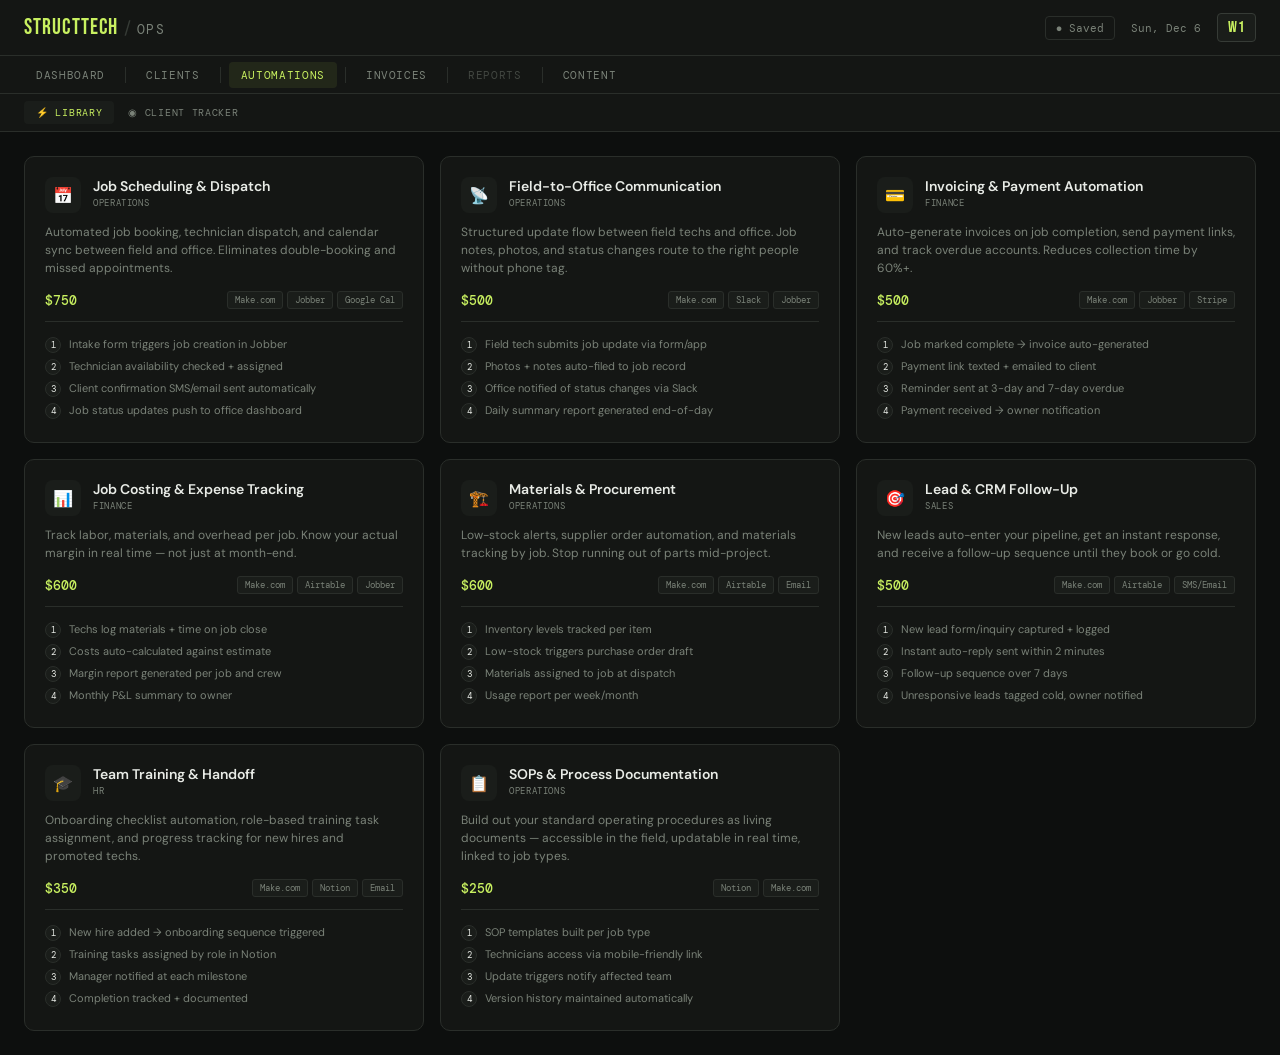
==== automations.html @ 5cceda31 "Add files via upload" ====
<!DOCTYPE html>
<html lang="en">
<head>
<meta charset="UTF-8">
<meta name="viewport" content="width=device-width, initial-scale=1.0, viewport-fit=cover">
<title>StructTech — Automations</title>
<link rel="preconnect" href="https://fonts.googleapis.com">
<link rel="preconnect" href="https://fonts.gstatic.com" crossorigin>
<link href="https://fonts.googleapis.com/css2?family=Bebas+Neue&family=DM+Mono:wght@400;500&family=DM+Sans:opsz,wght@9..40,400;9..40,500;9..40,600&display=swap" rel="stylesheet">
<link rel="stylesheet" href="shared.css">
<style>
/* ── Sub-nav ── */
.df-subnav {
  display: flex; align-items: center; gap: 2px;
  padding: 0 24px; height: 38px;
  background: var(--surface); border-bottom: 1px solid var(--border);
  overflow-x: auto; flex-shrink: 0;
}
.df-subnav-btn {
  font-family: 'DM Mono', monospace; font-size: 10px; text-transform: uppercase;
  letter-spacing: 0.07em; padding: 5px 12px; border-radius: 4px;
  border: none; background: transparent; color: var(--muted);
  cursor: pointer; white-space: nowrap; transition: all 0.15s;
}
.df-subnav-btn:hover { color: var(--text); }
.df-subnav-btn.active { background: var(--surface2); color: var(--accent); }

.au-view { display: none; }
.au-view.active { display: block; }

/* ── Library ── */
.au-library-grid {
  display: grid; grid-template-columns: repeat(auto-fill, minmax(300px, 1fr));
  gap: 16px; padding: 24px;
}
.au-blueprint {
  background: var(--surface); border: 1px solid var(--border);
  border-radius: 10px; padding: 20px; transition: border-color 0.15s;
}
.au-blueprint:hover { border-color: var(--border2); }
.au-bp-header { display: flex; align-items: flex-start; gap: 12px; margin-bottom: 10px; }
.au-bp-icon {
  width: 36px; height: 36px; border-radius: 8px;
  background: var(--surface2); display: flex; align-items: center;
  justify-content: center; font-size: 16px; flex-shrink: 0;
}
.au-bp-title { font-size: 14px; font-weight: 600; margin-bottom: 2px; }
.au-bp-area {
  font-family: 'DM Mono', monospace; font-size: 9px; text-transform: uppercase;
  letter-spacing: 0.07em; color: var(--muted);
}
.au-bp-desc { font-size: 12px; color: var(--muted); line-height: 1.5; margin-bottom: 14px; }
.au-bp-footer { display: flex; align-items: center; justify-content: space-between; }
.au-bp-price { font-family: 'DM Mono', monospace; font-size: 13px; color: var(--accent); font-weight: 500; }
.au-bp-tools { display: flex; gap: 4px; flex-wrap: wrap; }
.au-tool-tag {
  font-family: 'DM Mono', monospace; font-size: 9px; padding: 2px 7px;
  border-radius: 3px; background: var(--surface2); color: var(--muted);
  border: 1px solid var(--border);
}
.au-bp-steps { margin-top: 12px; padding-top: 12px; border-top: 1px solid var(--border); }
.au-bp-step {
  display: flex; align-items: flex-start; gap: 8px;
  font-size: 11px; color: var(--muted); padding: 3px 0;
}
.au-step-num {
  width: 16px; height: 16px; border-radius: 50%;
  background: var(--surface2); border: 1px solid var(--border);
  display: flex; align-items: center; justify-content: center;
  font-family: 'DM Mono', monospace; font-size: 9px; color: var(--text);
  flex-shrink: 0; margin-top: 0px;
}

/* ── Tracker ── */
.au-tracker-layout {
  display: grid; grid-template-columns: 260px 1fr;
  gap: 0; height: calc(100vh - 130px);
}
.au-client-list {
  border-right: 1px solid var(--border);
  overflow-y: auto; padding: 16px;
}
.au-client-item {
  padding: 10px 12px; border-radius: 7px; margin-bottom: 4px;
  cursor: pointer; transition: background 0.12s; border: 1px solid transparent;
}
.au-client-item:hover { background: var(--surface2); }
.au-client-item.selected { background: var(--surface2); border-color: var(--accent); }
.au-client-name { font-size: 13px; font-weight: 500; margin-bottom: 2px; }
.au-client-meta { font-size: 11px; color: var(--muted); }
.au-client-dots { display: flex; gap: 3px; margin-top: 5px; }
.au-status-dot {
  width: 7px; height: 7px; border-radius: 50%;
  background: var(--border2);
}
.au-status-dot.active { background: var(--accent2); }
.au-status-dot.inprogress { background: var(--warn); }

.au-detail { overflow-y: auto; padding: 24px; }
.au-detail-empty {
  display: flex; align-items: center; justify-content: center;
  height: 200px; color: var(--muted); font-size: 13px;
}
.au-detail-header { margin-bottom: 20px; }
.au-detail-name { font-size: 18px; font-weight: 700; margin-bottom: 4px; }
.au-detail-meta { font-size: 12px; color: var(--muted); }

.au-module-list { display: flex; flex-direction: column; gap: 10px; }
.au-module {
  background: var(--surface); border: 1px solid var(--border);
  border-radius: 8px; padding: 14px 16px;
  display: flex; align-items: center; gap: 14px;
}
.au-module-icon { font-size: 18px; flex-shrink: 0; }
.au-module-info { flex: 1; }
.au-module-name { font-size: 13px; font-weight: 500; margin-bottom: 2px; }
.au-module-status-line { font-size: 11px; color: var(--muted); }
.au-module-right { display: flex; flex-direction: column; align-items: flex-end; gap: 6px; }
.au-module-price { font-family: 'DM Mono', monospace; font-size: 12px; color: var(--muted); }

.au-status-badge {
  font-family: 'DM Mono', monospace; font-size: 9px; text-transform: uppercase;
  letter-spacing: 0.06em; padding: 3px 8px; border-radius: 3px;
}
.au-status-badge.planned   { background: rgba(100,116,139,0.15); color: var(--muted); }
.au-status-badge.inprogress { background: rgba(245,158,11,0.15); color: var(--warn); }
.au-status-badge.live      { background: rgba(74,222,128,0.15); color: var(--accent2); }
.au-status-badge.paused    { background: rgba(248,113,113,0.15); color: var(--danger); }

.au-status-select {
  font-family: 'DM Mono', monospace; font-size: 9px; text-transform: uppercase;
  letter-spacing: 0.06em; padding: 3px 6px; border-radius: 3px;
  border: 1px solid var(--border); background: var(--surface2); color: var(--text);
  cursor: pointer;
}

.au-add-module-btn {
  margin-top: 16px;
  width: 100%; padding: 10px;
  border: 1px dashed var(--border); border-radius: 8px;
  background: transparent; color: var(--muted); font-size: 12px;
  cursor: pointer; transition: all 0.15s;
}
.au-add-module-btn:hover { border-color: var(--accent); color: var(--accent); }

.au-add-modal-backdrop {
  display: none; position: fixed; inset: 0;
  background: rgba(0,0,0,0.6); z-index: 200;
  align-items: center; justify-content: center;
}
.au-add-modal-backdrop.open { display: flex; }
.au-add-modal {
  background: var(--surface); border: 1px solid var(--border2);
  border-radius: 12px; padding: 24px; width: 500px; max-width: 95vw;
  max-height: 80vh; overflow-y: auto;
}
.au-add-modal-title { font-size: 15px; font-weight: 600; margin-bottom: 16px; }
.au-add-grid { display: flex; flex-direction: column; gap: 8px; }
.au-add-row {
  display: flex; align-items: center; gap: 12px; padding: 10px 12px;
  border: 1px solid var(--border); border-radius: 7px; cursor: pointer;
  transition: border-color 0.12s; background: var(--surface2);
}
.au-add-row:hover { border-color: var(--accent); }
.au-add-row.selected { border-color: var(--accent); background: rgba(200,240,96,0.06); }
.au-add-row-name { font-size: 13px; font-weight: 500; flex: 1; }
.au-add-row-price { font-family: 'DM Mono', monospace; font-size: 12px; color: var(--accent); }
.au-notes-field {
  width: 100%; min-height: 60px; resize: vertical;
  font-family: 'DM Sans', sans-serif; font-size: 12px;
  background: var(--surface2); border: 1px solid var(--border);
  border-radius: 6px; padding: 8px 10px; color: var(--text);
  margin-top: 12px;
}
.au-notes-field:focus { outline: none; border-color: var(--accent); }
.au-modal-footer { display: flex; gap: 8px; justify-content: flex-end; margin-top: 16px; }

/* ── No-client placeholder ── */
.au-empty-state {
  padding: 40px 24px; text-align: center;
}
.au-empty-state h3 { font-size: 16px; font-weight: 600; margin-bottom: 8px; }
.au-empty-state p { font-size: 13px; color: var(--muted); }
</style>
</head>
<body>

<header>
  <div class="header-logo">
    <span class="logo-main">STRUCTTECH</span>
    <span class="logo-div">/</span>
    <span class="logo-ops">OPS</span>
  </div>
  <div id="sync-status" class="sync-status sync-loading">● Loading</div>
  <div id="header-date" class="header-date"></div>
  <div id="week-badge" class="week-badge">W1</div>
</header>

<div id="app-nav" class="app-nav"></div>

<div class="df-subnav">
  <button class="df-subnav-btn active" id="subnav-library" onclick="showView('library')">⚡ Library</button>
  <button class="df-subnav-btn" id="subnav-tracker" onclick="showView('tracker')">◉ Client Tracker</button>
</div>

<!-- ── Library View ── -->
<div id="view-library" class="au-view active">
  <div class="au-library-grid" id="library-grid"></div>
</div>

<!-- ── Tracker View ── -->
<div id="view-tracker" class="au-view">
  <div class="au-tracker-layout">
    <div class="au-client-list" id="tracker-client-list"></div>
    <div class="au-detail" id="tracker-detail"></div>
  </div>
</div>

<!-- ── Add Module Modal ── -->
<div class="au-add-modal-backdrop" id="add-modal-backdrop" onclick="closeAddModal(event)">
  <div class="au-add-modal" id="add-modal">
    <div class="au-add-modal-title">Add Automation Module</div>
    <div class="au-add-grid" id="add-module-grid"></div>
    <textarea class="au-notes-field" id="add-module-notes" placeholder="Notes (optional)…"></textarea>
    <div class="au-modal-footer">
      <button class="btn btn-ghost btn-sm" onclick="closeAddModal()">Cancel</button>
      <button class="btn btn-primary btn-sm" onclick="confirmAddModule()">Add Module</button>
    </div>
  </div>
</div>

<script src="shared.js"></script>
<script src="nav.js"></script>
<script>
// ── Blueprint catalog ────────────────────────────────────────────────────────
var BLUEPRINTS = [
  {
    id: 'scheduling',
    name: 'Job Scheduling & Dispatch',
    area: 'Operations',
    icon: '📅',
    desc: 'Automated job booking, technician dispatch, and calendar sync between field and office. Eliminates double-booking and missed appointments.',
    price: 750,
    tools: ['Make.com', 'Jobber', 'Google Cal'],
    steps: [
      'Intake form triggers job creation in Jobber',
      'Technician availability checked + assigned',
      'Client confirmation SMS/email sent automatically',
      'Job status updates push to office dashboard'
    ]
  },
  {
    id: 'communication',
    name: 'Field-to-Office Communication',
    area: 'Operations',
    icon: '📡',
    desc: 'Structured update flow between field techs and office. Job notes, photos, and status changes route to the right people without phone tag.',
    price: 500,
    tools: ['Make.com', 'Slack', 'Jobber'],
    steps: [
      'Field tech submits job update via form/app',
      'Photos + notes auto-filed to job record',
      'Office notified of status changes via Slack',
      'Daily summary report generated end-of-day'
    ]
  },
  {
    id: 'invoicing',
    name: 'Invoicing & Payment Automation',
    area: 'Finance',
    icon: '💳',
    desc: 'Auto-generate invoices on job completion, send payment links, and track overdue accounts. Reduces collection time by 60%+.',
    price: 500,
    tools: ['Make.com', 'Jobber', 'Stripe'],
    steps: [
      'Job marked complete → invoice auto-generated',
      'Payment link texted + emailed to client',
      'Reminder sent at 3-day and 7-day overdue',
      'Payment received → owner notification'
    ]
  },
  {
    id: 'jobcosting',
    name: 'Job Costing & Expense Tracking',
    area: 'Finance',
    icon: '📊',
    desc: 'Track labor, materials, and overhead per job. Know your actual margin in real time — not just at month-end.',
    price: 600,
    tools: ['Make.com', 'Airtable', 'Jobber'],
    steps: [
      'Techs log materials + time on job close',
      'Costs auto-calculated against estimate',
      'Margin report generated per job and crew',
      'Monthly P&L summary to owner'
    ]
  },
  {
    id: 'materials',
    name: 'Materials & Procurement',
    area: 'Operations',
    icon: '🏗️',
    desc: 'Low-stock alerts, supplier order automation, and materials tracking by job. Stop running out of parts mid-project.',
    price: 600,
    tools: ['Make.com', 'Airtable', 'Email'],
    steps: [
      'Inventory levels tracked per item',
      'Low-stock triggers purchase order draft',
      'Materials assigned to job at dispatch',
      'Usage report per week/month'
    ]
  },
  {
    id: 'leads',
    name: 'Lead & CRM Follow-Up',
    area: 'Sales',
    icon: '🎯',
    desc: 'New leads auto-enter your pipeline, get an instant response, and receive a follow-up sequence until they book or go cold.',
    price: 500,
    tools: ['Make.com', 'Airtable', 'SMS/Email'],
    steps: [
      'New lead form/inquiry captured + logged',
      'Instant auto-reply sent within 2 minutes',
      'Follow-up sequence over 7 days',
      'Unresponsive leads tagged cold, owner notified'
    ]
  },
  {
    id: 'training',
    name: 'Team Training & Handoff',
    area: 'HR',
    icon: '🎓',
    desc: 'Onboarding checklist automation, role-based training task assignment, and progress tracking for new hires and promoted techs.',
    price: 350,
    tools: ['Make.com', 'Notion', 'Email'],
    steps: [
      'New hire added → onboarding sequence triggered',
      'Training tasks assigned by role in Notion',
      'Manager notified at each milestone',
      'Completion tracked + documented'
    ]
  },
  {
    id: 'sops',
    name: 'SOPs & Process Documentation',
    area: 'Operations',
    icon: '📋',
    desc: 'Build out your standard operating procedures as living documents — accessible in the field, updatable in real time, linked to job types.',
    price: 250,
    tools: ['Notion', 'Make.com'],
    steps: [
      'SOP templates built per job type',
      'Technicians access via mobile-friendly link',
      'Update triggers notify affected team',
      'Version history maintained automatically'
    ]
  }
];

// ── State ────────────────────────────────────────────────────────────────────
var currentView = 'library';
var selectedClientId = null;
var addModalClientId = null;
var selectedBlueprintIds = [];

function showView(v) {
  currentView = v;
  document.querySelectorAll('.au-view').forEach(function(el) { el.classList.remove('active'); });
  document.querySelectorAll('.df-subnav-btn').forEach(function(el) { el.classList.remove('active'); });
  document.getElementById('view-' + v).classList.add('active');
  document.getElementById('subnav-' + v).classList.add('active');
  if (v === 'tracker') renderTracker();
}

// ── Library ─────────────────────────────────────────────────────────────────
function renderLibrary() {
  var el = document.getElementById('library-grid');
  if (!el) return;
  el.innerHTML = BLUEPRINTS.map(function(bp) {
    var tools = bp.tools.map(function(t) { return '<span class="au-tool-tag">' + escHtml(t) + '</span>'; }).join('');
    var steps = bp.steps.map(function(s, i) {
      return '<div class="au-bp-step"><span class="au-step-num">' + (i+1) + '</span><span>' + escHtml(s) + '</span></div>';
    }).join('');
    return '<div class="au-blueprint">' +
      '<div class="au-bp-header">' +
        '<div class="au-bp-icon">' + bp.icon + '</div>' +
        '<div><div class="au-bp-title">' + escHtml(bp.name) + '</div>' +
        '<div class="au-bp-area">' + escHtml(bp.area) + '</div></div>' +
      '</div>' +
      '<div class="au-bp-desc">' + escHtml(bp.desc) + '</div>' +
      '<div class="au-bp-footer">' +
        '<div class="au-bp-price">$' + bp.price.toLocaleString() + '</div>' +
        '<div class="au-bp-tools">' + tools + '</div>' +
      '</div>' +
      '<div class="au-bp-steps">' + steps + '</div>' +
    '</div>';
  }).join('');
}

// ── Tracker ──────────────────────────────────────────────────────────────────
function getClients() {
  var pp = state.os_data.prospects || [];
  return pp.filter(function(p) {
    return p.stage === 'Closed' || p.stage === 'Proposal Sent' || p.stage === 'Audit Scheduled';
  });
}

function getClientAutomations(clientId) {
  var all = state.os_data.automations || {};
  return all[clientId] || [];
}

function renderTracker() {
  renderClientList();
  renderDetail();
}

function renderClientList() {
  var el = document.getElementById('tracker-client-list');
  if (!el) return;
  var clients = getClients();
  if (clients.length === 0) {
    el.innerHTML = '<div style="padding:20px;color:var(--muted);font-size:12px;text-align:center">' +
      'No active clients yet.<br><br>Prospects in Audit Scheduled, Proposal Sent, or Closed stages will appear here.' +
    '</div>';
    return;
  }
  el.innerHTML = '<div style="font-family:\'DM Mono\',monospace;font-size:9px;text-transform:uppercase;letter-spacing:.07em;color:var(--muted);margin-bottom:10px;padding:0 4px">Clients (' + clients.length + ')</div>' +
    clients.map(function(c) {
      var mods = getClientAutomations(c.id);
      var live = mods.filter(function(m) { return m.status === 'live'; }).length;
      var inprog = mods.filter(function(m) { return m.status === 'inprogress'; }).length;
      var dots = mods.map(function(m) {
        var cls = m.status === 'live' ? 'active' : (m.status === 'inprogress' ? 'inprogress' : '');
        return '<span class="au-status-dot ' + cls + '"></span>';
      }).join('');
      var sel = c.id === selectedClientId ? ' selected' : '';
      return '<div class="au-client-item' + sel + '" onclick="selectClient(\'' + escAttr(c.id) + '\')">' +
        '<div class="au-client-name">' + escHtml(c.name) + '</div>' +
        '<div class="au-client-meta">' + escHtml(c.stage) + ' · ' + (mods.length ? mods.length + ' modules' : 'none yet') + '</div>' +
        (dots ? '<div class="au-client-dots">' + dots + '</div>' : '') +
      '</div>';
    }).join('');
}

function selectClient(id) {
  selectedClientId = id;
  renderClientList();
  renderDetail();
}

function renderDetail() {
  var el = document.getElementById('tracker-detail');
  if (!el) return;
  if (!selectedClientId) {
    var clients = getClients();
    if (clients.length > 0) {
      selectedClientId = clients[0].id;
    } else {
      el.innerHTML = '<div class="au-detail-empty">Select a client to manage their automations</div>';
      return;
    }
  }
  var pp = state.os_data.prospects || [];
  var client = pp.find(function(p) { return p.id == selectedClientId; });
  if (!client) { el.innerHTML = '<div class="au-detail-empty">Client not found</div>'; return; }

  var mods = getClientAutomations(client.id);
  var moduleHtml = '';
  if (mods.length === 0) {
    moduleHtml = '<div style="padding:24px;text-align:center;color:var(--muted);font-size:12px">' +
      'No modules added yet. Use the button below to add automation modules for this client.' +
    '</div>';
  } else {
    var blueprintMap = {};
    BLUEPRINTS.forEach(function(b) { blueprintMap[b.id] = b; });
    moduleHtml = '<div class="au-module-list">' +
      mods.map(function(m, idx) {
        var bp = blueprintMap[m.blueprintId] || {};
        var statusOpts = ['planned','inprogress','live','paused'];
        var selectHtml = '<select class="au-status-select" onchange="setModuleStatus(\'' + escAttr(client.id) + '\',' + idx + ',this.value)">' +
          statusOpts.map(function(s) {
            return '<option value="' + s + '"' + (m.status === s ? ' selected' : '') + '>' + s.charAt(0).toUpperCase() + s.slice(1) + '</option>';
          }).join('') +
        '</select>';
        return '<div class="au-module">' +
          '<div class="au-module-icon">' + (bp.icon || '⚙️') + '</div>' +
          '<div class="au-module-info">' +
            '<div class="au-module-name">' + escHtml(bp.name || m.blueprintId) + '</div>' +
            '<div class="au-module-status-line">' + (m.notes ? escHtml(m.notes) : escHtml(bp.area || '')) + '</div>' +
          '</div>' +
          '<div class="au-module-right">' +
            selectHtml +
            '<div class="au-module-price">$' + ((bp.price || 0)).toLocaleString() + '</div>' +
          '</div>' +
        '</div>';
      }).join('') +
    '</div>';
  }

  var totalLive = mods.filter(function(m) { return m.status === 'live'; }).length;
  var totalVal = mods.reduce(function(sum, m) {
    var bp = BLUEPRINTS.find(function(b) { return b.id === m.blueprintId; });
    return sum + (bp ? bp.price : 0);
  }, 0);

  el.innerHTML =
    '<div class="au-detail-header">' +
      '<div class="au-detail-name">' + escHtml(client.name) + '</div>' +
      '<div class="au-detail-meta">' + escHtml(client.bizType || '') + (client.city ? ' · ' + escHtml(client.city) : '') +
        ' · <span style="color:var(--accent2)">' + totalLive + ' live</span>' +
        ' · <span style="color:var(--muted)">$' + totalVal.toLocaleString() + ' contracted</span>' +
      '</div>' +
    '</div>' +
    moduleHtml +
    '<button class="au-add-module-btn" onclick="openAddModal(\'' + escAttr(client.id) + '\')">+ Add Automation Module</button>';
}

function setModuleStatus(clientId, idx, status) {
  if (!state.os_data.automations) state.os_data.automations = {};
  if (!state.os_data.automations[clientId]) state.os_data.automations[clientId] = [];
  state.os_data.automations[clientId][idx].status = status;
  scheduleSave();
  renderDetail();
  renderClientList();
}

// ── Add Module Modal ─────────────────────────────────────────────────────────
function openAddModal(clientId) {
  addModalClientId = clientId;
  selectedBlueprintIds = [];
  var existing = getClientAutomations(clientId).map(function(m) { return m.blueprintId; });
  var grid = document.getElementById('add-module-grid');
  grid.innerHTML = BLUEPRINTS.map(function(bp) {
    var already = existing.indexOf(bp.id) !== -1;
    if (already) return '';
    return '<div class="au-add-row" id="addrow-' + bp.id + '" onclick="toggleBpSelect(\'' + bp.id + '\')">' +
      '<span style="font-size:16px">' + bp.icon + '</span>' +
      '<span class="au-add-row-name">' + escHtml(bp.name) + '</span>' +
      '<span class="au-add-row-price">$' + bp.price.toLocaleString() + '</span>' +
    '</div>';
  }).filter(Boolean).join('');
  if (!grid.innerHTML.trim()) {
    grid.innerHTML = '<div style="color:var(--muted);font-size:12px;text-align:center;padding:16px">All modules already added for this client.</div>';
  }
  document.getElementById('add-module-notes').value = '';
  document.getElementById('add-modal-backdrop').classList.add('open');
}

function toggleBpSelect(id) {
  var idx = selectedBlueprintIds.indexOf(id);
  if (idx === -1) { selectedBlueprintIds.push(id); }
  else { selectedBlueprintIds.splice(idx, 1); }
  document.querySelectorAll('.au-add-row').forEach(function(el) { el.classList.remove('selected'); });
  selectedBlueprintIds.forEach(function(bid) {
    var row = document.getElementById('addrow-' + bid);
    if (row) row.classList.add('selected');
  });
}

function closeAddModal(e) {
  if (e && e.target !== document.getElementById('add-modal-backdrop')) return;
  document.getElementById('add-modal-backdrop').classList.remove('open');
  selectedBlueprintIds = [];
  addModalClientId = null;
}

function confirmAddModule() {
  if (!addModalClientId || selectedBlueprintIds.length === 0) {
    showToast('Select at least one module');
    return;
  }
  var notes = document.getElementById('add-module-notes').value.trim();
  if (!state.os_data.automations) state.os_data.automations = {};
  if (!state.os_data.automations[addModalClientId]) state.os_data.automations[addModalClientId] = [];
  selectedBlueprintIds.forEach(function(bid) {
    state.os_data.automations[addModalClientId].push({
      blueprintId: bid,
      status: 'planned',
      notes: notes,
      addedAt: new Date().toISOString()
    });
  });
  scheduleSave();
  document.getElementById('add-modal-backdrop').classList.remove('open');
  selectedBlueprintIds = [];
  addModalClientId = null;
  renderTracker();
  showToast('Module(s) added');
}

// ── Init ─────────────────────────────────────────────────────────────────────
async function init() {
  renderNav('automations');
  var d = new Date();
  var days = ['Sun','Mon','Tue','Wed','Thu','Fri','Sat'];
  var months = ['Jan','Feb','Mar','Apr','May','Jun','Jul','Aug','Sep','Oct','Nov','Dec'];
  document.getElementById('header-date').textContent = days[d.getDay()] + ', ' + months[d.getMonth()] + ' ' + d.getDate();
  document.getElementById('week-badge').textContent = 'W' + state.current_week;
  await loadState();
  document.getElementById('week-badge').textContent = 'W' + state.current_week;
  renderLibrary();
}

init();
</script>
</body>
</html>
---- shared.css ----
:root {
  --bg: #0d0f0e;
  --surface: #141614;
  --surface2: #1a1d1a;
  --border: #2a2e2a;
  --border2: #363b36;
  --text: #e8ebe6;
  --muted: #7a8278;
  --accent: #c8f060;
  --accent2: #4ade80;
  --warn: #f59e0b;
  --danger: #f87171;
  --blue: #60a5fa;
  --teal: #2dd4bf;
  --purple: #a78bfa;
  --header-h: 56px;
  --nav-h: 38px;
  --bottom-nav-h: 62px;
}

*, *::before, *::after { box-sizing: border-box; margin: 0; padding: 0; }
html { font-size: 14px; }
body { background: var(--bg); color: var(--text); font-family: 'DM Sans', sans-serif; min-height: 100vh; }

/* ── Scrollbar ── */
::-webkit-scrollbar { width: 6px; height: 6px; }
::-webkit-scrollbar-track { background: var(--bg); }
::-webkit-scrollbar-thumb { background: var(--border2); border-radius: 3px; }

/* ── Utilities ── */
.hidden { display: none !important; }
.flex { display: flex; }
.flex-1 { flex: 1; }
.gap-8 { gap: 8px; }
.gap-12 { gap: 12px; }
.mt-8 { margin-top: 8px; }
.mt-12 { margin-top: 12px; }
.mt-16 { margin-top: 16px; }

/* ── Header ── */
header {
  position: sticky; top: 0; z-index: 100;
  background: var(--surface);
  border-bottom: 1px solid var(--border);
  height: 56px;
  display: flex; align-items: center;
  padding: 0 24px; gap: 16px;
}
.header-logo { display: flex; align-items: baseline; gap: 6px; margin-right: auto; }
.logo-main { font-family: 'Bebas Neue', cursive; font-size: 22px; color: var(--accent); letter-spacing: 0.05em; }
.logo-div { color: var(--border2); font-size: 18px; }
.logo-ops { font-family: 'DM Mono', monospace; font-size: 13px; color: var(--muted); letter-spacing: 0.1em; }
.sync-status { font-family: 'DM Mono', monospace; font-size: 11px; padding: 4px 10px; border-radius: 4px; border: 1px solid var(--border); }
.sync-loading { color: var(--warn); border-color: rgba(245,158,11,0.3); background: rgba(245,158,11,0.07); }
.sync-saving { color: var(--blue); border-color: rgba(96,165,250,0.3); background: rgba(96,165,250,0.07); }
.sync-saved { color: var(--muted); border-color: var(--border); background: transparent; }
.sync-failed { color: var(--danger); border-color: rgba(248,113,113,0.3); background: rgba(248,113,113,0.07); }
.header-date { font-family: 'DM Mono', monospace; font-size: 11px; color: var(--muted); }
.week-badge { font-family: 'Bebas Neue', cursive; font-size: 16px; background: var(--surface2); border: 1px solid var(--border2); padding: 4px 10px; border-radius: 4px; color: var(--accent); letter-spacing: 0.05em; }
.os-btn { font-family: 'DM Mono', monospace; font-size: 12px; font-weight: 500; padding: 6px 14px; border-radius: 6px; border: 1px solid var(--accent); background: transparent; color: var(--accent); cursor: pointer; letter-spacing: 0.08em; transition: background 0.15s; }
.os-btn:hover { background: rgba(200,240,96,0.1); }

/* ── Main layout ── */
main { max-width: 1440px; margin: 0 auto; padding: 20px 24px; }
.stats-row { display: grid; grid-template-columns: repeat(5, 1fr); gap: 12px; margin-bottom: 20px; }
.main-grid { display: grid; grid-template-columns: 1fr 300px; gap: 20px; margin-bottom: 20px; }
.bottom-grid { display: grid; grid-template-columns: 1fr 1fr 260px; gap: 20px; }

/* ── Cards ── */
.card { background: var(--surface); border: 1px solid var(--border); border-radius: 8px; padding: 20px; }
.card-title { font-family: 'DM Mono', monospace; font-size: 11px; text-transform: uppercase; letter-spacing: 0.1em; color: var(--muted); margin-bottom: 14px; }

/* ── Stat cards ── */
.stat-card { background: var(--surface); border: 1px solid var(--border); border-radius: 8px; padding: 16px; }
.stat-label { font-family: 'DM Mono', monospace; font-size: 10px; text-transform: uppercase; letter-spacing: 0.08em; color: var(--muted); margin-bottom: 6px; }
.stat-value { font-family: 'Bebas Neue', cursive; font-size: 34px; color: var(--text); line-height: 1; }
.stat-value.accent { color: var(--accent); }
.stat-value.green { color: var(--accent2); }
.stat-sub { font-family: 'DM Mono', monospace; font-size: 10px; color: var(--muted); margin-top: 4px; }

/* ── Week nav ── */
.week-nav { display: flex; flex-wrap: wrap; gap: 4px; margin-bottom: 14px; }
.week-btn {
  font-family: 'DM Mono', monospace; font-size: 10px; font-weight: 500;
  padding: 3px 7px; border-radius: 4px; border: 1px solid var(--border);
  background: var(--surface2); color: var(--muted); cursor: pointer; transition: all 0.15s;
}
.week-btn:hover { border-color: var(--border2); color: var(--text); }
.week-btn.active { background: var(--accent); color: #0d0f0e; border-color: var(--accent); }
.week-btn.done { background: rgba(74,222,128,0.12); color: var(--accent2); border-color: rgba(74,222,128,0.3); }
.week-btn.active.done { background: var(--accent2); color: #0d0f0e; border-color: var(--accent2); }

/* ── Week focus ── */
.week-focus { background: var(--surface2); border: 1px solid var(--border); border-radius: 6px; padding: 12px 14px; margin-bottom: 14px; }
.week-focus-title { font-family: 'Bebas Neue', cursive; font-size: 18px; color: var(--text); letter-spacing: 0.04em; margin-bottom: 4px; }
.week-focus-desc { font-size: 12px; color: var(--muted); line-height: 1.5; }

/* ── Progress bar ── */
.progress-row { display: flex; align-items: center; gap: 10px; margin-bottom: 12px; }
.progress-bar { flex: 1; height: 4px; background: var(--surface2); border-radius: 2px; overflow: hidden; }
.progress-fill { height: 100%; background: var(--accent); border-radius: 2px; transition: width 0.3s; }
.progress-label { font-family: 'DM Mono', monospace; font-size: 11px; color: var(--muted); white-space: nowrap; }

/* ── Task items ── */
.task-list { list-style: none; }
.task-item { display: flex; align-items: center; gap: 8px; padding: 7px 0; border-bottom: 1px solid var(--border); }
.task-item:last-child { border-bottom: none; }
.task-check { accent-color: var(--accent2); width: 15px; height: 15px; cursor: pointer; flex-shrink: 0; }
.task-text { flex: 1; font-size: 13px; cursor: pointer; user-select: none; transition: color 0.15s; }
.task-text:hover { color: var(--accent); }
.task-text.done { text-decoration: line-through; color: var(--muted); }
.task-text.done:hover { color: var(--muted); }
.pencil-btn { opacity: 0; background: none; border: none; color: var(--muted); cursor: pointer; font-size: 11px; padding: 2px 4px; border-radius: 3px; transition: opacity 0.2s, color 0.15s; flex-shrink: 0; }
.task-item:hover .pencil-btn { opacity: 1; }
.pencil-btn:hover { color: var(--accent); }

/* ── Task edit row ── */
.task-edit-row { display: flex; align-items: center; gap: 6px; padding: 6px 0; border-bottom: 1px solid var(--border); flex-wrap: wrap; }
.task-edit-input { flex: 1; min-width: 120px; background: var(--surface2); border: 1px solid var(--accent); color: var(--text); border-radius: 5px; padding: 5px 8px; font-family: 'DM Sans', sans-serif; font-size: 13px; outline: none; }
.task-edit-select { background: var(--surface2); border: 1px solid var(--border); color: var(--text); border-radius: 5px; padding: 5px 8px; font-family: 'DM Sans', sans-serif; font-size: 12px; outline: none; cursor: pointer; }

/* ── Add task row ── */
.add-task-row { display: flex; gap: 6px; margin-top: 12px; align-items: center; }
.add-task-input { flex: 1; background: var(--surface2); border: 1px solid var(--border); color: var(--text); border-radius: 5px; padding: 7px 10px; font-family: 'DM Sans', sans-serif; font-size: 13px; outline: none; }
.add-task-input:focus { border-color: var(--accent); }
.add-task-select { background: var(--surface2); border: 1px solid var(--border); color: var(--text); border-radius: 5px; padding: 7px 10px; font-family: 'DM Sans', sans-serif; font-size: 12px; outline: none; cursor: pointer; }

/* ── Badges ── */
.badge { font-family: 'DM Mono', monospace; font-size: 9px; font-weight: 500; padding: 2px 6px; border-radius: 3px; text-transform: uppercase; letter-spacing: 0.06em; white-space: nowrap; flex-shrink: 0; }
.tag-admin { background: rgba(167,139,250,0.15); color: var(--purple); }
.tag-sales { background: rgba(96,165,250,0.15); color: var(--blue); }
.tag-build { background: rgba(200,240,96,0.15); color: var(--accent); }
.tag-learn { background: rgba(45,212,191,0.15); color: var(--teal); }
.tag-content { background: rgba(249,115,22,0.15); color: #fb923c; }
.stage-cold { background: var(--surface2); color: var(--muted); cursor: pointer; border: 1px solid var(--border); }
.stage-warm { background: rgba(245,158,11,0.12); color: var(--warn); cursor: pointer; border: 1px solid rgba(245,158,11,0.25); }
.stage-hot { background: rgba(248,113,113,0.12); color: var(--danger); cursor: pointer; border: 1px solid rgba(248,113,113,0.25); }
.stage-won { background: rgba(74,222,128,0.12); color: var(--accent2); cursor: pointer; border: 1px solid rgba(74,222,128,0.25); }
.status-prospect { background: rgba(96,165,250,0.12); color: var(--blue); }
.status-active { background: rgba(74,222,128,0.12); color: var(--accent2); }
.status-completed { background: rgba(167,139,250,0.12); color: var(--purple); }

/* ── Milestone map ── */
.milestone-card { overflow-y: auto; }
.milestone-map-inner { position: relative; padding-left: 28px; }
.milestone-track { position: absolute; left: 5px; top: 8px; bottom: 8px; width: 2px; background: var(--border2); border-radius: 1px; }
.milestone-item { position: relative; padding-bottom: 22px; }
.milestone-item:last-child { padding-bottom: 0; }
.milestone-dot { position: absolute; left: -23px; top: 3px; width: 12px; height: 12px; border-radius: 50%; background: var(--border2); border: 2px solid var(--border2); transition: all 0.3s; }
.milestone-dot.passed { background: var(--accent2); border-color: var(--accent2); }
.milestone-dot.current { background: var(--accent2); border-color: var(--accent2); box-shadow: 0 0 10px var(--accent2), 0 0 20px rgba(74,222,128,0.4); }
.milestone-phase { font-family: 'DM Mono', monospace; font-size: 9px; text-transform: uppercase; letter-spacing: 0.1em; color: var(--muted); margin-bottom: 2px; }
.milestone-week { font-family: 'DM Mono', monospace; font-size: 9px; color: var(--border2); margin-bottom: 4px; }
.milestone-title { font-size: 12px; font-weight: 600; color: var(--text); margin-bottom: 2px; }
.milestone-title.passed { color: var(--accent2); }
.milestone-title.current { color: var(--accent); }
.milestone-sub { font-size: 11px; color: var(--muted); }

/* ── Buttons ── */
.btn { padding: 7px 13px; border-radius: 5px; border: none; cursor: pointer; font-family: 'DM Sans', sans-serif; font-size: 12px; font-weight: 500; transition: all 0.15s; }
.btn-primary { background: var(--accent); color: #0d0f0e; }
.btn-primary:hover { background: #d4f570; }
.btn-secondary { background: var(--surface2); color: var(--text); border: 1px solid var(--border); }
.btn-secondary:hover { border-color: var(--border2); }
.btn-ghost { background: transparent; color: var(--muted); border: 1px solid var(--border); }
.btn-ghost:hover { color: var(--text); border-color: var(--border2); }
.btn-danger { background: rgba(248,113,113,0.12); color: var(--danger); border: 1px solid rgba(248,113,113,0.25); }
.btn-danger:hover { background: rgba(248,113,113,0.2); }
.btn-sm { padding: 4px 9px; font-size: 11px; }
.btn-xs { padding: 2px 7px; font-size: 10px; }

/* ── Panel header/section ── */
.section-header { display: flex; align-items: center; justify-content: space-between; margin-bottom: 12px; }
.section-title { font-family: 'DM Mono', monospace; font-size: 11px; text-transform: uppercase; letter-spacing: 0.1em; color: var(--muted); }

/* ── Prospects ── */
.prospect-item { display: flex; align-items: center; gap: 8px; padding: 8px 0; border-bottom: 1px solid var(--border); }
.prospect-item:last-child { border-bottom: none; }
.prospect-name { flex: 1; font-size: 13px; font-weight: 500; }
.prospect-trade { font-size: 11px; color: var(--muted); }
.prospect-del { background: none; border: none; color: var(--border2); cursor: pointer; font-size: 14px; padding: 2px 4px; transition: color 0.15s; }
.prospect-del:hover { color: var(--danger); }

/* ── Inline add forms ── */
.inline-form { background: var(--surface2); border: 1px solid var(--border); border-radius: 6px; padding: 12px; margin-bottom: 12px; display: flex; flex-direction: column; gap: 8px; }
.inline-form-row { display: flex; gap: 8px; }
.form-input { background: var(--bg); border: 1px solid var(--border); color: var(--text); border-radius: 5px; padding: 7px 10px; font-family: 'DM Sans', sans-serif; font-size: 13px; outline: none; width: 100%; }
.form-input:focus { border-color: var(--accent); }
.form-select { background: var(--bg); border: 1px solid var(--border); color: var(--text); border-radius: 5px; padding: 7px 10px; font-family: 'DM Sans', sans-serif; font-size: 12px; outline: none; cursor: pointer; width: 100%; }
.form-select:focus { border-color: var(--accent); }
.form-textarea { background: var(--bg); border: 1px solid var(--border); color: var(--text); border-radius: 5px; padding: 7px 10px; font-family: 'DM Sans', sans-serif; font-size: 13px; outline: none; width: 100%; resize: vertical; min-height: 70px; }
.form-textarea:focus { border-color: var(--accent); }

/* ── Income entries ── */
.income-item { display: flex; align-items: center; gap: 8px; padding: 7px 0; border-bottom: 1px solid var(--border); }
.income-item:last-child { border-bottom: none; }
.income-label { flex: 1; font-size: 13px; }
.income-type-tag { font-family: 'DM Mono', monospace; font-size: 9px; padding: 2px 5px; border-radius: 3px; background: var(--surface2); color: var(--muted); white-space: nowrap; }
.income-date { font-family: 'DM Mono', monospace; font-size: 10px; color: var(--muted); white-space: nowrap; }
.income-amount { font-family: 'Bebas Neue', cursive; font-size: 15px; white-space: nowrap; }
.income-audit { color: var(--accent); }
.income-retainer { color: var(--accent2); }
.income-contracting { color: var(--blue); }
.income-other { color: var(--muted); }
.income-del { background: none; border: none; color: var(--border2); cursor: pointer; font-size: 14px; padding: 2px 4px; transition: color 0.15s; }
.income-del:hover { color: var(--danger); }
.income-summary { background: var(--surface2); border-radius: 6px; padding: 10px 12px; margin-top: 10px; }
.income-summary-row { display: flex; justify-content: space-between; align-items: center; font-size: 12px; margin-bottom: 4px; }
.income-summary-label { color: var(--muted); }
.income-summary-val { font-family: 'Bebas Neue', cursive; font-size: 16px; }
.income-mrr-val { color: var(--accent2); }
.income-total-val { color: var(--accent); }
.income-target-bar { height: 4px; background: var(--border); border-radius: 2px; overflow: hidden; margin-top: 8px; }
.income-target-fill { height: 100%; background: linear-gradient(90deg, var(--accent2), var(--accent)); border-radius: 2px; transition: width 0.3s; }
.income-target-label { font-family: 'DM Mono', monospace; font-size: 10px; color: var(--muted); margin-top: 4px; text-align: right; }

/* ── Tools ── */
.tools-grid { display: grid; grid-template-columns: 1fr 1fr; gap: 8px; }
.tool-card { background: var(--surface2); border: 1px solid var(--border); border-radius: 6px; padding: 10px 12px; }
.tool-name { font-size: 12px; font-weight: 600; margin-bottom: 3px; }
.tool-status { font-family: 'DM Mono', monospace; font-size: 10px; }
.tool-active { color: var(--accent2); }
.tool-pending { color: var(--warn); }
.tool-learning { color: var(--blue); }

/* ── OS Overlay + Panel ── */
#os-overlay { display: none; position: fixed; inset: 0; background: rgba(0,0,0,0.55); z-index: 200; }
#os-overlay.open { display: block; }
#os-panel {
  position: fixed; right: 0; top: 0; bottom: 0; width: 440px;
  background: var(--surface); border-left: 1px solid var(--border);
  z-index: 201; display: flex; flex-direction: column;
  transform: translateX(100%); transition: transform 0.28s ease; overflow: hidden;
}
#os-panel.open { transform: translateX(0); }
.panel-header { display: flex; align-items: center; justify-content: space-between; padding: 16px 20px; border-bottom: 1px solid var(--border); flex-shrink: 0; }
.panel-title { font-family: 'Bebas Neue', cursive; font-size: 20px; color: var(--accent); letter-spacing: 0.06em; }
.panel-close { background: none; border: none; color: var(--muted); cursor: pointer; font-size: 22px; line-height: 1; padding: 2px 6px; border-radius: 4px; transition: color 0.15s; }
.panel-close:hover { color: var(--text); }
.panel-tabs { display: flex; border-bottom: 1px solid var(--border); flex-shrink: 0; }
.panel-tab { flex: 1; padding: 10px; background: none; border: none; color: var(--muted); font-family: 'DM Mono', monospace; font-size: 11px; text-transform: uppercase; letter-spacing: 0.06em; cursor: pointer; border-bottom: 2px solid transparent; transition: all 0.15s; }
.panel-tab:hover { color: var(--text); }
.panel-tab.active { color: var(--accent); border-bottom-color: var(--accent); }
#panel-body { flex: 1; overflow-y: auto; padding: 20px; }

/* ── OS Panel content ── */
.os-stat-grid { display: grid; grid-template-columns: 1fr 1fr; gap: 10px; margin-bottom: 18px; }
.os-stat-card { background: var(--surface2); border: 1px solid var(--border); border-radius: 6px; padding: 12px; }
.os-stat-label { font-family: 'DM Mono', monospace; font-size: 9px; text-transform: uppercase; letter-spacing: 0.08em; color: var(--muted); margin-bottom: 4px; }
.os-stat-val { font-family: 'Bebas Neue', cursive; font-size: 26px; color: var(--text); }
.os-section { margin-bottom: 20px; }
.os-section-title { font-family: 'DM Mono', monospace; font-size: 10px; text-transform: uppercase; letter-spacing: 0.1em; color: var(--muted); margin-bottom: 10px; padding-bottom: 6px; border-bottom: 1px solid var(--border); }
.quick-link { display: inline-flex; align-items: center; gap: 5px; font-size: 12px; color: var(--blue); text-decoration: none; padding: 5px 10px; border-radius: 5px; border: 1px solid rgba(96,165,250,0.2); background: rgba(96,165,250,0.05); transition: all 0.15s; margin-right: 6px; margin-bottom: 6px; }
.quick-link:hover { background: rgba(96,165,250,0.12); border-color: rgba(96,165,250,0.4); }
.sql-box { background: var(--bg); border: 1px solid var(--border); border-radius: 5px; padding: 10px; font-family: 'DM Mono', monospace; font-size: 10px; color: var(--muted); line-height: 1.6; }

/* ── Client cards ── */
.client-card { background: var(--surface2); border: 1px solid var(--border); border-radius: 6px; padding: 12px; margin-bottom: 8px; }
.client-card-header { display: flex; align-items: flex-start; gap: 8px; margin-bottom: 6px; }
.client-name { font-size: 13px; font-weight: 600; flex: 1; }
.client-meta { display: flex; gap: 6px; flex-wrap: wrap; margin-bottom: 8px; }
.client-detail { font-family: 'DM Mono', monospace; font-size: 10px; color: var(--muted); }
.client-actions { display: flex; gap: 6px; }

/* ── SOP cards ── */
.sop-card { background: var(--surface2); border: 1px solid var(--border); border-radius: 6px; padding: 12px; margin-bottom: 8px; }
.sop-card-header { display: flex; align-items: center; gap: 8px; margin-bottom: 8px; }
.sop-title-input { flex: 1; background: transparent; border: none; border-bottom: 1px solid var(--border); color: var(--text); font-family: 'DM Sans', sans-serif; font-size: 13px; font-weight: 600; padding: 3px 4px; outline: none; transition: border-color 0.15s; }
.sop-title-input:focus { border-bottom-color: var(--accent); }
.sop-body-textarea { width: 100%; background: var(--bg); border: 1px solid var(--border); color: var(--text); border-radius: 4px; padding: 8px; font-family: 'DM Mono', monospace; font-size: 11px; line-height: 1.6; resize: vertical; min-height: 80px; outline: none; transition: border-color 0.15s; }
.sop-body-textarea:focus { border-color: var(--accent); }
.sop-status-select { background: var(--surface2); border: 1px solid var(--border); color: var(--text); border-radius: 4px; padding: 3px 7px; font-family: 'DM Mono', monospace; font-size: 10px; outline: none; cursor: pointer; }

/* ── Note cards ── */
.note-card { background: var(--surface2); border: 1px solid var(--border); border-radius: 6px; padding: 12px; margin-bottom: 8px; transition: border-color 0.2s; }
.note-card.pinned { border-color: rgba(200,240,96,0.35); background: rgba(200,240,96,0.03); }
.note-card-header { display: flex; align-items: center; gap: 8px; margin-bottom: 8px; }
.note-title-input { flex: 1; background: transparent; border: none; border-bottom: 1px solid var(--border); color: var(--text); font-family: 'DM Sans', sans-serif; font-size: 13px; font-weight: 600; padding: 3px 4px; outline: none; transition: border-color 0.15s; }
.note-title-input:focus { border-bottom-color: var(--accent); }
.note-body-textarea { width: 100%; background: var(--bg); border: 1px solid var(--border); color: var(--text); border-radius: 4px; padding: 8px; font-family: 'DM Sans', sans-serif; font-size: 12px; line-height: 1.6; resize: vertical; min-height: 70px; outline: none; transition: border-color 0.15s; }
.note-body-textarea:focus { border-color: var(--accent); }
.pin-btn { background: none; border: none; cursor: pointer; font-size: 13px; padding: 2px 5px; border-radius: 3px; transition: opacity 0.15s; }
.pin-btn.pinned { opacity: 1; }
.pin-btn.unpinned { opacity: 0.3; }
.pin-btn:hover { opacity: 1; }

/* ── Workspace client tracker ── */
.ws-client-row { display: flex; align-items: center; gap: 8px; padding: 7px 0; border-bottom: 1px solid var(--border); font-size: 12px; cursor: pointer; transition: color 0.15s; }
.ws-client-row:hover { color: var(--accent); }
.ws-client-row:last-child { border-bottom: none; }
.ws-client-name { flex: 1; font-weight: 500; }

/* ── Top nav (desktop) ── */
.app-nav {
  background: var(--surface); border-bottom: 1px solid var(--border);
  display: flex; align-items: center; padding: 0 24px; gap: 4px;
  height: var(--nav-h); overflow-x: auto;
}
.nav-link {
  font-family: 'DM Mono', monospace; font-size: 11px; letter-spacing: 0.06em;
  text-transform: uppercase; text-decoration: none; padding: 6px 12px;
  border-radius: 4px; color: var(--muted); transition: all 0.15s; white-space: nowrap;
}
.nav-link:hover { color: var(--text); background: var(--surface2); }
.nav-link.active { color: var(--accent); background: rgba(200,240,96,0.08); }
.nav-link.soon { opacity: 0.45; cursor: pointer; }
.nav-link.soon:hover { color: var(--muted); background: transparent; }
.nav-divider { width: 1px; height: 16px; background: var(--border); margin: 0 4px; flex-shrink: 0; }

/* ── Bottom nav (mobile only) ── */
.bottom-nav {
  display: none; position: fixed; bottom: 0; left: 0; right: 0;
  height: calc(var(--bottom-nav-h) + env(safe-area-inset-bottom, 0px));
  padding-bottom: env(safe-area-inset-bottom, 0px);
  background: var(--surface);
  border-top: 1px solid var(--border); z-index: 150;
  align-items: stretch; justify-content: space-around;
  padding-left: env(safe-area-inset-left, 4px); padding-right: env(safe-area-inset-right, 4px);
}
.bnav-item {
  display: flex; flex-direction: column; align-items: center; justify-content: center;
  flex: 1; text-decoration: none; color: var(--muted); gap: 3px;
  padding: 6px 4px; transition: color 0.15s; min-width: 0;
}
.bnav-item.active { color: var(--accent); }
.bnav-item.soon { opacity: 0.4; cursor: pointer; }
.bnav-icon { font-size: 17px; line-height: 1; }
.bnav-label { font-family: 'DM Mono', monospace; font-size: 9px; text-transform: uppercase; letter-spacing: 0.04em; white-space: nowrap; }

/* ── Tablet (≤ 1024px) ── */
@media (max-width: 1024px) {
  .stats-row { grid-template-columns: repeat(3, 1fr); }
  .main-grid { grid-template-columns: 1fr; }
  .bottom-grid { grid-template-columns: 1fr 1fr; }
  .milestone-card { max-height: 400px; }
}

/* ── Mobile (≤ 640px) ── */
@media (max-width: 640px) {
  /* layout */
  main { padding: 12px 12px calc(var(--bottom-nav-h) + env(safe-area-inset-bottom, 0px) + 16px); }
  .app-nav { display: none; }
  .bottom-nav { display: flex; }

  /* header compact */
  header { padding: 0 12px; gap: 8px; height: 52px; }
  .logo-main { font-size: 17px; }
  .logo-div, .logo-ops { font-size: 12px; }
  .header-date { display: none; }
  .sync-status { font-size: 10px; padding: 3px 7px; }
  .week-badge { font-size: 13px; padding: 3px 8px; }
  .os-btn { padding: 5px 10px; font-size: 11px; }

  /* grids */
  .stats-row { grid-template-columns: repeat(2, 1fr); gap: 8px; margin-bottom: 12px; }
  .main-grid { grid-template-columns: 1fr; gap: 12px; margin-bottom: 12px; }
  .bottom-grid { grid-template-columns: 1fr; gap: 12px; }

  /* cards */
  .card { padding: 14px; }
  .stat-card { padding: 12px; }
  .stat-value { font-size: 28px; }
  .stat-label { font-size: 9px; }

  /* OS panel full width */
  #os-panel { width: 100%; }

  /* touch targets */
  .week-btn { padding: 7px 9px; font-size: 11px; min-height: 34px; }
  .task-check { width: 18px; height: 18px; }
  .task-item { padding: 10px 0; gap: 10px; }
  .task-text { font-size: 14px; }
  .pencil-btn { opacity: 1; padding: 6px 8px; font-size: 13px; }
  .btn { padding: 9px 14px; }
  .btn-sm { padding: 7px 12px; }
  .btn-xs { padding: 5px 9px; }
  .prospect-del, .income-del { font-size: 18px; padding: 6px 8px; }
  .badge { font-size: 9px; padding: 3px 7px; }

  /* forms */
  .inline-form-row { flex-direction: column; }
  .add-task-row { flex-wrap: wrap; }
  .add-task-input { width: 100%; }

  /* OS panel tabs */
  .panel-tab { font-size: 10px; padding: 10px 4px; }

  /* income */
  .income-item { flex-wrap: wrap; gap: 4px; }

  /* tools */
  .tools-grid { grid-template-columns: 1fr 1fr; gap: 6px; }

  /* milestone */
  .milestone-card { max-height: none; }

  /* os stat grid */
  .os-stat-grid { grid-template-columns: 1fr 1fr; }
}

/* ── Toast notification ── */
.st-toast {
  position: fixed; bottom: 80px; left: 50%; transform: translateX(-50%) translateY(12px);
  background: var(--surface2); border: 1px solid var(--border2);
  color: var(--text); font-family: 'DM Mono', monospace; font-size: 12px;
  padding: 10px 18px; border-radius: 6px; white-space: nowrap;
  opacity: 0; pointer-events: none; z-index: 999;
  transition: opacity 0.2s ease, transform 0.2s ease;
  box-shadow: 0 4px 20px rgba(0,0,0,0.4);
}
.st-toast.show {
  opacity: 1; transform: translateX(-50%) translateY(0);
}
@media (min-width: 641px) {
  .st-toast { bottom: 24px; }
}

/* ── Small mobile (≤ 400px) ── */
@media (max-width: 400px) {
  .stats-row { grid-template-columns: 1fr 1fr; }
  .stat-value { font-size: 24px; }
  .week-btn { padding: 6px 7px; font-size: 10px; }
}
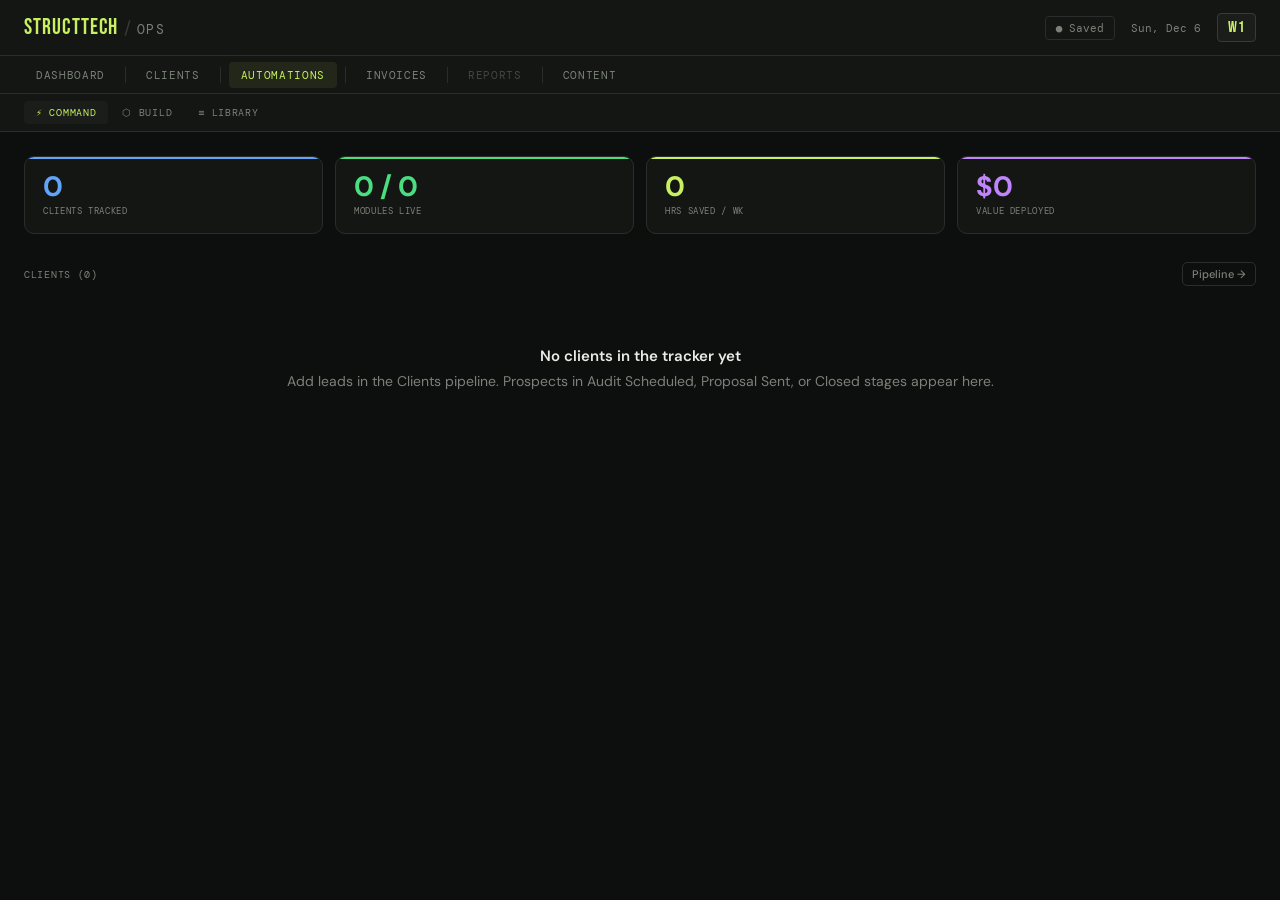
==== commit f3f2958c: "Add files via upload" ====
--- a/automations.html
+++ b/automations.html
@@ -9,7 +9,6 @@
 <link href="https://fonts.googleapis.com/css2?family=Bebas+Neue&family=DM+Mono:wght@400;500&family=DM+Sans:opsz,wght@9..40,400;9..40,500;9..40,600&display=swap" rel="stylesheet">
 <link rel="stylesheet" href="shared.css">
 <style>
-/* ── Sub-nav ── */
 .df-subnav {
   display: flex; align-items: center; gap: 2px;
   padding: 0 24px; height: 38px;
@@ -28,159 +27,309 @@
 .au-view { display: none; }
 .au-view.active { display: block; }
 
-/* ── Library ── */
-.au-library-grid {
-  display: grid; grid-template-columns: repeat(auto-fill, minmax(300px, 1fr));
-  gap: 16px; padding: 24px;
-}
-.au-blueprint {
+/* ══ COMMAND ══════════════════════════════════════════════════════════════ */
+.cmd-wrap { padding: 24px; }
+
+/* Command metrics banner */
+.cmd-metrics {
+  display: grid; grid-template-columns: repeat(auto-fit, minmax(160px, 1fr));
+  gap: 12px; margin-bottom: 28px;
+}
+.cmd-metric {
   background: var(--surface); border: 1px solid var(--border);
-  border-radius: 10px; padding: 20px; transition: border-color 0.15s;
-}
-.au-blueprint:hover { border-color: var(--border2); }
-.au-bp-header { display: flex; align-items: flex-start; gap: 12px; margin-bottom: 10px; }
-.au-bp-icon {
-  width: 36px; height: 36px; border-radius: 8px;
+  border-radius: 10px; padding: 16px 18px; position: relative; overflow: hidden;
+}
+.cmd-metric::before {
+  content: ''; position: absolute; top: 0; left: 0; right: 0; height: 2px;
+  background: var(--accent);
+}
+.cmd-metric.blue::before  { background: var(--blue); }
+.cmd-metric.green::before { background: var(--accent2); }
+.cmd-metric.warn::before  { background: var(--warn); }
+.cmd-metric.purple::before { background: #c084fc; }
+.cmd-metric-val { font-size: 28px; font-weight: 700; line-height: 1; margin-bottom: 4px; }
+.cmd-metric-val.accent { color: var(--accent); }
+.cmd-metric-val.green  { color: var(--accent2); }
+.cmd-metric-val.blue   { color: var(--blue); }
+.cmd-metric-val.purple { color: #c084fc; }
+.cmd-metric-label { font-family: 'DM Mono', monospace; font-size: 9px; text-transform: uppercase; letter-spacing: .07em; color: var(--muted); }
+
+/* Client rows */
+.cmd-clients-header {
+  display: flex; align-items: center; justify-content: space-between; margin-bottom: 12px;
+}
+.cmd-clients-title { font-family: 'DM Mono', monospace; font-size: 10px; text-transform: uppercase; letter-spacing: .07em; color: var(--muted); }
+
+.cmd-client-row {
+  background: var(--surface); border: 1px solid var(--border);
+  border-radius: 10px; margin-bottom: 8px; overflow: hidden; cursor: pointer;
+  transition: border-color .15s;
+}
+.cmd-client-row:hover { border-color: var(--border2); }
+.cmd-client-row.expanded { border-color: var(--accent); }
+
+.cmd-client-summary {
+  display: flex; align-items: center; gap: 16px; padding: 14px 18px;
+}
+.cmd-client-name { font-size: 14px; font-weight: 600; flex: 1; }
+.cmd-client-meta { font-size: 11px; color: var(--muted); }
+.cmd-stack-dots { display: flex; gap: 4px; align-items: center; }
+.cmd-dot {
+  width: 8px; height: 8px; border-radius: 50%;
+  background: var(--border2); flex-shrink: 0; transition: background .15s;
+}
+.cmd-dot.live      { background: var(--accent2); }
+.cmd-dot.inprogress{ background: var(--warn); }
+.cmd-dot.planned   { background: #64748b; }
+.cmd-dot.paused    { background: var(--danger); }
+
+.cmd-health-bar-wrap {
+  width: 80px; height: 6px; background: var(--surface2); border-radius: 3px; overflow: hidden;
+}
+.cmd-health-bar { height: 100%; border-radius: 3px; background: var(--accent2); transition: width .3s; }
+
+.cmd-client-vals { display: flex; gap: 20px; flex-shrink: 0; }
+.cmd-client-val { text-align: right; }
+.cmd-client-val-num { font-family: 'DM Mono', monospace; font-size: 13px; }
+.cmd-client-val-num.accent { color: var(--accent); }
+.cmd-client-val-num.green  { color: var(--accent2); }
+.cmd-client-val-label { font-size: 9px; color: var(--muted); text-transform: uppercase; letter-spacing: .06em; font-family: 'DM Mono', monospace; }
+
+.cmd-client-detail {
+  display: none; padding: 0 18px 16px 18px;
+  border-top: 1px solid var(--border);
+}
+.cmd-client-row.expanded .cmd-client-detail { display: block; }
+.cmd-module-grid { display: flex; flex-direction: column; gap: 6px; padding-top: 12px; }
+.cmd-module-row {
+  display: flex; align-items: center; gap: 12px; padding: 10px 12px;
+  background: var(--surface2); border-radius: 7px; border: 1px solid var(--border);
+}
+.cmd-module-icon { font-size: 16px; flex-shrink: 0; }
+.cmd-module-name { font-size: 12px; font-weight: 500; flex: 1; }
+.cmd-module-hours { font-family: 'DM Mono', monospace; font-size: 11px; color: var(--accent2); }
+.cmd-module-status-sel {
+  font-family: 'DM Mono', monospace; font-size: 9px; text-transform: uppercase;
+  letter-spacing: .06em; padding: 3px 6px; border-radius: 3px;
+  border: 1px solid var(--border); background: var(--surface); color: var(--text);
+  cursor: pointer;
+}
+.cmd-module-remove {
+  background: none; border: none; color: var(--muted); cursor: pointer;
+  font-size: 16px; line-height: 1; padding: 0 2px; transition: color .12s;
+}
+.cmd-module-remove:hover { color: var(--danger); }
+
+.cmd-add-btn {
+  margin-top: 8px; width: 100%; padding: 8px;
+  border: 1px dashed var(--border); border-radius: 6px;
+  background: transparent; color: var(--muted); font-size: 11px;
+  cursor: pointer; transition: all .15s;
+}
+.cmd-add-btn:hover { border-color: var(--accent); color: var(--accent); }
+
+.cmd-empty {
+  padding: 48px 24px; text-align: center; color: var(--muted);
+}
+.cmd-empty h3 { font-size: 15px; font-weight: 600; color: var(--text); margin-bottom: 6px; }
+
+/* ══ BUILD ════════════════════════════════════════════════════════════════ */
+.build-wrap {
+  display: grid; grid-template-columns: 1fr 360px; gap: 0;
+  height: calc(100vh - 130px);
+}
+.build-canvas { padding: 24px; overflow-y: auto; }
+.build-sidebar {
+  border-left: 1px solid var(--border); padding: 20px;
+  overflow-y: auto; background: var(--surface);
+}
+.build-title-row { display: flex; align-items: center; gap: 12px; margin-bottom: 20px; }
+.build-spec-name {
+  flex: 1; font-size: 16px; font-weight: 600;
+  background: transparent; border: none; border-bottom: 1px solid var(--border);
+  color: var(--text); padding: 4px 0; outline: none;
+}
+.build-spec-name::placeholder { color: var(--muted); font-weight: 400; }
+.build-spec-name:focus { border-bottom-color: var(--accent); }
+
+/* Flow nodes */
+.flow-node {
+  position: relative; margin-bottom: 0;
+}
+.flow-connector {
+  width: 2px; height: 28px; background: var(--border2);
+  margin: 0 auto; position: relative;
+}
+.flow-connector::after {
+  content: '▼'; position: absolute; bottom: -8px; left: 50%;
+  transform: translateX(-50%); font-size: 8px; color: var(--border2);
+}
+
+.flow-card {
+  border: 1px solid var(--border); border-radius: 10px;
+  overflow: hidden; transition: border-color .15s;
+}
+.flow-card:hover { border-color: var(--border2); }
+.flow-card.trigger-node { border-color: var(--accent); }
+.flow-card.condition-node { border-color: var(--warn); }
+
+.flow-card-header {
+  display: flex; align-items: center; gap: 10px; padding: 10px 14px;
+  border-bottom: 1px solid var(--border);
+}
+.flow-card-type-badge {
+  font-family: 'DM Mono', monospace; font-size: 8px; text-transform: uppercase;
+  letter-spacing: .06em; padding: 2px 7px; border-radius: 3px;
+}
+.type-trigger   { background: rgba(200,240,96,.15); color: var(--accent); }
+.type-action    { background: rgba(96,165,250,.15);  color: var(--blue); }
+.type-condition { background: rgba(245,158,11,.15);  color: var(--warn); }
+.type-end       { background: rgba(74,222,128,.15);  color: var(--accent2); }
+
+.flow-card-label { font-size: 13px; font-weight: 500; flex: 1; }
+.flow-card-tool {
+  font-family: 'DM Mono', monospace; font-size: 9px; padding: 2px 6px;
+  border-radius: 3px; background: var(--surface2); border: 1px solid var(--border);
+  color: var(--muted);
+}
+.flow-card-body { padding: 10px 14px; }
+.flow-card-notes {
+  font-size: 11px; color: var(--muted); line-height: 1.5;
+  min-height: 28px;
+}
+.flow-card-remove {
+  background: none; border: none; color: var(--border2); cursor: pointer;
+  font-size: 16px; line-height: 1; transition: color .12s; padding: 0;
+}
+.flow-card-remove:hover { color: var(--danger); }
+
+.add-step-row { display: flex; gap: 6px; margin-top: 4px; }
+.add-step-btn {
+  flex: 1; padding: 8px 12px; border-radius: 6px; font-size: 11px;
+  border: 1px dashed var(--border); background: transparent; color: var(--muted);
+  cursor: pointer; transition: all .15s; font-family: 'DM Mono', monospace;
+  text-transform: uppercase; letter-spacing: .06em;
+}
+.add-step-btn:hover { border-color: var(--accent); color: var(--accent); }
+.add-step-btn.action    { }
+.add-step-btn.condition { }
+
+/* Build sidebar */
+.build-sidebar-section { margin-bottom: 20px; }
+.build-sidebar-title {
+  font-family: 'DM Mono', monospace; font-size: 9px; text-transform: uppercase;
+  letter-spacing: .07em; color: var(--muted); margin-bottom: 10px;
+}
+.build-saved-specs { display: flex; flex-direction: column; gap: 6px; }
+.build-spec-item {
+  padding: 10px 12px; border: 1px solid var(--border); border-radius: 7px;
+  background: var(--surface2); cursor: pointer; transition: border-color .12s;
+}
+.build-spec-item:hover { border-color: var(--border2); }
+.build-spec-item.active { border-color: var(--accent); }
+.build-spec-item-name { font-size: 12px; font-weight: 500; margin-bottom: 2px; }
+.build-spec-item-meta { font-size: 10px; color: var(--muted); }
+
+.build-actions { display: flex; flex-direction: column; gap: 8px; margin-top: 8px; }
+.build-client-select { width: 100%; }
+
+/* Step edit modal */
+.step-edit-modal-backdrop {
+  display: none; position: fixed; inset: 0;
+  background: rgba(0,0,0,.65); z-index: 200;
+  align-items: center; justify-content: center;
+}
+.step-edit-modal-backdrop.open { display: flex; }
+.step-edit-modal {
+  background: var(--surface); border: 1px solid var(--border2);
+  border-radius: 12px; padding: 22px; width: 440px; max-width: 95vw;
+}
+.step-edit-title { font-size: 14px; font-weight: 600; margin-bottom: 14px; }
+.step-edit-row { display: grid; grid-template-columns: 1fr 1fr; gap: 10px; margin-bottom: 10px; }
+.step-edit-footer { display: flex; gap: 8px; justify-content: flex-end; margin-top: 14px; }
+
+/* ══ LIBRARY ══════════════════════════════════════════════════════════════ */
+.lib-wrap { padding: 24px; }
+.lib-filter-row { display: flex; gap: 8px; margin-bottom: 20px; flex-wrap: wrap; align-items: center; }
+.lib-filter-btn {
+  font-family: 'DM Mono', monospace; font-size: 9px; text-transform: uppercase;
+  letter-spacing: .07em; padding: 5px 12px; border-radius: 4px;
+  border: 1px solid var(--border); background: var(--surface2); color: var(--muted);
+  cursor: pointer; transition: all .12s;
+}
+.lib-filter-btn:hover { color: var(--text); }
+.lib-filter-btn.active { background: var(--accent); color: #0d1117; border-color: var(--accent); }
+
+.lib-grid {
+  display: grid; grid-template-columns: repeat(auto-fill, minmax(310px, 1fr));
+  gap: 14px;
+}
+.lib-card {
+  background: var(--surface); border: 1px solid var(--border);
+  border-radius: 10px; padding: 18px; display: flex; flex-direction: column;
+  transition: border-color .15s;
+}
+.lib-card:hover { border-color: var(--border2); }
+.lib-card-header { display: flex; align-items: flex-start; gap: 12px; margin-bottom: 10px; }
+.lib-card-icon {
+  width: 38px; height: 38px; border-radius: 8px;
   background: var(--surface2); display: flex; align-items: center;
-  justify-content: center; font-size: 16px; flex-shrink: 0;
-}
-.au-bp-title { font-size: 14px; font-weight: 600; margin-bottom: 2px; }
-.au-bp-area {
+  justify-content: center; font-size: 18px; flex-shrink: 0;
+}
+.lib-card-title { font-size: 14px; font-weight: 600; margin-bottom: 3px; }
+.lib-card-area {
   font-family: 'DM Mono', monospace; font-size: 9px; text-transform: uppercase;
-  letter-spacing: 0.07em; color: var(--muted);
-}
-.au-bp-desc { font-size: 12px; color: var(--muted); line-height: 1.5; margin-bottom: 14px; }
-.au-bp-footer { display: flex; align-items: center; justify-content: space-between; }
-.au-bp-price { font-family: 'DM Mono', monospace; font-size: 13px; color: var(--accent); font-weight: 500; }
-.au-bp-tools { display: flex; gap: 4px; flex-wrap: wrap; }
-.au-tool-tag {
+  letter-spacing: .07em; color: var(--muted);
+}
+.lib-card-desc { font-size: 12px; color: var(--muted); line-height: 1.5; margin-bottom: 14px; flex: 1; }
+
+.lib-roi-bar {
+  background: var(--surface2); border-radius: 6px; padding: 10px 12px;
+  margin-bottom: 12px; display: flex; gap: 16px;
+}
+.lib-roi-item { flex: 1; }
+.lib-roi-val { font-family: 'DM Mono', monospace; font-size: 16px; font-weight: 600; }
+.lib-roi-val.accent { color: var(--accent); }
+.lib-roi-val.green  { color: var(--accent2); }
+.lib-roi-val.blue   { color: var(--blue); }
+.lib-roi-label { font-size: 9px; color: var(--muted); text-transform: uppercase; letter-spacing: .06em; font-family: 'DM Mono', monospace; margin-top: 1px; }
+
+.lib-tools { display: flex; gap: 4px; flex-wrap: wrap; margin-bottom: 12px; }
+.lib-tool-tag {
   font-family: 'DM Mono', monospace; font-size: 9px; padding: 2px 7px;
   border-radius: 3px; background: var(--surface2); color: var(--muted);
   border: 1px solid var(--border);
 }
-.au-bp-steps { margin-top: 12px; padding-top: 12px; border-top: 1px solid var(--border); }
-.au-bp-step {
-  display: flex; align-items: flex-start; gap: 8px;
-  font-size: 11px; color: var(--muted); padding: 3px 0;
-}
-.au-step-num {
-  width: 16px; height: 16px; border-radius: 50%;
-  background: var(--surface2); border: 1px solid var(--border);
-  display: flex; align-items: center; justify-content: center;
-  font-family: 'DM Mono', monospace; font-size: 9px; color: var(--text);
-  flex-shrink: 0; margin-top: 0px;
-}
-
-/* ── Tracker ── */
-.au-tracker-layout {
-  display: grid; grid-template-columns: 260px 1fr;
-  gap: 0; height: calc(100vh - 130px);
-}
-.au-client-list {
-  border-right: 1px solid var(--border);
-  overflow-y: auto; padding: 16px;
-}
-.au-client-item {
-  padding: 10px 12px; border-radius: 7px; margin-bottom: 4px;
-  cursor: pointer; transition: background 0.12s; border: 1px solid transparent;
-}
-.au-client-item:hover { background: var(--surface2); }
-.au-client-item.selected { background: var(--surface2); border-color: var(--accent); }
-.au-client-name { font-size: 13px; font-weight: 500; margin-bottom: 2px; }
-.au-client-meta { font-size: 11px; color: var(--muted); }
-.au-client-dots { display: flex; gap: 3px; margin-top: 5px; }
-.au-status-dot {
-  width: 7px; height: 7px; border-radius: 50%;
-  background: var(--border2);
-}
-.au-status-dot.active { background: var(--accent2); }
-.au-status-dot.inprogress { background: var(--warn); }
-
-.au-detail { overflow-y: auto; padding: 24px; }
-.au-detail-empty {
-  display: flex; align-items: center; justify-content: center;
-  height: 200px; color: var(--muted); font-size: 13px;
-}
-.au-detail-header { margin-bottom: 20px; }
-.au-detail-name { font-size: 18px; font-weight: 700; margin-bottom: 4px; }
-.au-detail-meta { font-size: 12px; color: var(--muted); }
-
-.au-module-list { display: flex; flex-direction: column; gap: 10px; }
-.au-module {
-  background: var(--surface); border: 1px solid var(--border);
-  border-radius: 8px; padding: 14px 16px;
-  display: flex; align-items: center; gap: 14px;
-}
-.au-module-icon { font-size: 18px; flex-shrink: 0; }
-.au-module-info { flex: 1; }
-.au-module-name { font-size: 13px; font-weight: 500; margin-bottom: 2px; }
-.au-module-status-line { font-size: 11px; color: var(--muted); }
-.au-module-right { display: flex; flex-direction: column; align-items: flex-end; gap: 6px; }
-.au-module-price { font-family: 'DM Mono', monospace; font-size: 12px; color: var(--muted); }
-
-.au-status-badge {
-  font-family: 'DM Mono', monospace; font-size: 9px; text-transform: uppercase;
-  letter-spacing: 0.06em; padding: 3px 8px; border-radius: 3px;
-}
-.au-status-badge.planned   { background: rgba(100,116,139,0.15); color: var(--muted); }
-.au-status-badge.inprogress { background: rgba(245,158,11,0.15); color: var(--warn); }
-.au-status-badge.live      { background: rgba(74,222,128,0.15); color: var(--accent2); }
-.au-status-badge.paused    { background: rgba(248,113,113,0.15); color: var(--danger); }
-
-.au-status-select {
-  font-family: 'DM Mono', monospace; font-size: 9px; text-transform: uppercase;
-  letter-spacing: 0.06em; padding: 3px 6px; border-radius: 3px;
-  border: 1px solid var(--border); background: var(--surface2); color: var(--text);
-  cursor: pointer;
-}
-
-.au-add-module-btn {
-  margin-top: 16px;
-  width: 100%; padding: 10px;
-  border: 1px dashed var(--border); border-radius: 8px;
-  background: transparent; color: var(--muted); font-size: 12px;
-  cursor: pointer; transition: all 0.15s;
-}
-.au-add-module-btn:hover { border-color: var(--accent); color: var(--accent); }
-
+.lib-clients-using {
+  font-family: 'DM Mono', monospace; font-size: 10px; color: var(--muted); margin-bottom: 10px;
+}
+.lib-clients-using span { color: var(--accent2); }
+.lib-card-footer { display: flex; gap: 8px; }
+.lib-steps { font-size: 11px; color: var(--muted); line-height: 1.6; margin-bottom: 12px; }
+.lib-step-item { padding: 2px 0; }
+
+/* ══ ADD MODULE MODAL ════════════════════════════════════════════════════ */
 .au-add-modal-backdrop {
   display: none; position: fixed; inset: 0;
-  background: rgba(0,0,0,0.6); z-index: 200;
+  background: rgba(0,0,0,.65); z-index: 300;
   align-items: center; justify-content: center;
 }
 .au-add-modal-backdrop.open { display: flex; }
 .au-add-modal {
   background: var(--surface); border: 1px solid var(--border2);
-  border-radius: 12px; padding: 24px; width: 500px; max-width: 95vw;
-  max-height: 80vh; overflow-y: auto;
-}
-.au-add-modal-title { font-size: 15px; font-weight: 600; margin-bottom: 16px; }
-.au-add-grid { display: flex; flex-direction: column; gap: 8px; }
+  border-radius: 12px; padding: 22px; width: 500px; max-width: 95vw;
+  max-height: 85vh; overflow-y: auto;
+}
 .au-add-row {
   display: flex; align-items: center; gap: 12px; padding: 10px 12px;
   border: 1px solid var(--border); border-radius: 7px; cursor: pointer;
-  transition: border-color 0.12s; background: var(--surface2);
-}
-.au-add-row:hover { border-color: var(--accent); }
-.au-add-row.selected { border-color: var(--accent); background: rgba(200,240,96,0.06); }
+  transition: border-color .12s; background: var(--surface2); margin-bottom: 6px;
+}
+.au-add-row:hover { border-color: var(--border2); }
+.au-add-row.selected { border-color: var(--accent); background: rgba(200,240,96,.06); }
 .au-add-row-name { font-size: 13px; font-weight: 500; flex: 1; }
 .au-add-row-price { font-family: 'DM Mono', monospace; font-size: 12px; color: var(--accent); }
-.au-notes-field {
-  width: 100%; min-height: 60px; resize: vertical;
-  font-family: 'DM Sans', sans-serif; font-size: 12px;
-  background: var(--surface2); border: 1px solid var(--border);
-  border-radius: 6px; padding: 8px 10px; color: var(--text);
-  margin-top: 12px;
-}
-.au-notes-field:focus { outline: none; border-color: var(--accent); }
-.au-modal-footer { display: flex; gap: 8px; justify-content: flex-end; margin-top: 16px; }
-
-/* ── No-client placeholder ── */
-.au-empty-state {
-  padding: 40px 24px; text-align: center;
-}
-.au-empty-state h3 { font-size: 16px; font-weight: 600; margin-bottom: 8px; }
-.au-empty-state p { font-size: 13px; color: var(--muted); }
+.au-modal-footer { display: flex; gap: 8px; justify-content: flex-end; margin-top: 14px; }
 </style>
 </head>
 <body>
@@ -199,359 +348,304 @@
 <div id="app-nav" class="app-nav"></div>
 
 <div class="df-subnav">
-  <button class="df-subnav-btn active" id="subnav-library" onclick="showView('library')">⚡ Library</button>
-  <button class="df-subnav-btn" id="subnav-tracker" onclick="showView('tracker')">◉ Client Tracker</button>
+  <button class="df-subnav-btn active" id="subnav-command" onclick="showView('command')">⚡ Command</button>
+  <button class="df-subnav-btn" id="subnav-build"   onclick="showView('build')">⬡ Build</button>
+  <button class="df-subnav-btn" id="subnav-library" onclick="showView('library')">≡ Library</button>
 </div>
 
-<!-- ── Library View ── -->
-<div id="view-library" class="au-view active">
-  <div class="au-library-grid" id="library-grid"></div>
-</div>
-
-<!-- ── Tracker View ── -->
-<div id="view-tracker" class="au-view">
-  <div class="au-tracker-layout">
-    <div class="au-client-list" id="tracker-client-list"></div>
-    <div class="au-detail" id="tracker-detail"></div>
+<!-- ══ COMMAND ══ -->
+<div id="view-command" class="au-view active">
+  <div class="cmd-wrap">
+    <div class="cmd-metrics" id="cmd-metrics"></div>
+    <div class="cmd-clients-header">
+      <div class="cmd-clients-title" id="cmd-clients-label">Active Clients</div>
+      <a href="clients.html" class="btn btn-ghost btn-sm" style="text-decoration:none;font-size:11px">Pipeline →</a>
+    </div>
+    <div id="cmd-client-rows"></div>
   </div>
 </div>
 
-<!-- ── Add Module Modal ── -->
-<div class="au-add-modal-backdrop" id="add-modal-backdrop" onclick="closeAddModal(event)">
-  <div class="au-add-modal" id="add-modal">
-    <div class="au-add-modal-title">Add Automation Module</div>
-    <div class="au-add-grid" id="add-module-grid"></div>
-    <textarea class="au-notes-field" id="add-module-notes" placeholder="Notes (optional)…"></textarea>
-    <div class="au-modal-footer">
-      <button class="btn btn-ghost btn-sm" onclick="closeAddModal()">Cancel</button>
-      <button class="btn btn-primary btn-sm" onclick="confirmAddModule()">Add Module</button>
+<!-- ══ BUILD ══ -->
+<div id="view-build" class="au-view">
+  <div class="build-wrap">
+    <div class="build-canvas">
+      <div class="build-title-row">
+        <input class="build-spec-name" id="spec-name" placeholder="Name this automation spec…">
+        <select class="form-select" id="spec-client" style="max-width:200px;font-size:12px">
+          <option value="">Assign to client…</option>
+        </select>
+      </div>
+      <div id="flow-canvas"></div>
+      <div class="add-step-row" id="add-step-row" style="margin-top:16px">
+        <button class="add-step-btn action"    onclick="addStep('action')">+ Action</button>
+        <button class="add-step-btn condition" onclick="addStep('condition')">+ Condition</button>
+        <button class="add-step-btn" style="border-color:var(--accent2);color:var(--accent2)" onclick="addStep('end')">✓ End</button>
+      </div>
+    </div>
+    <div class="build-sidebar">
+      <div class="build-sidebar-section">
+        <div class="build-sidebar-title">Saved Specs</div>
+        <div class="build-saved-specs" id="saved-specs-list"></div>
+        <button class="btn btn-ghost btn-sm" style="width:100%;margin-top:8px" onclick="newSpec()">+ New Spec</button>
+      </div>
+      <div class="build-sidebar-section">
+        <div class="build-actions">
+          <button class="btn btn-primary btn-sm" onclick="saveSpec()">Save Spec</button>
+          <button class="btn btn-sm" style="background:var(--surface2)" onclick="exportSpec()">Export Summary</button>
+          <button class="btn btn-danger btn-sm" id="delete-spec-btn" style="display:none" onclick="deleteSpec()">Delete Spec</button>
+        </div>
+      </div>
+      <div class="build-sidebar-section">
+        <div class="build-sidebar-title">Quick Triggers</div>
+        <div style="display:flex;flex-direction:column;gap:4px" id="trigger-palette"></div>
+      </div>
     </div>
   </div>
 </div>
 
+<!-- ══ LIBRARY ══ -->
+<div id="view-library" class="au-view">
+  <div class="lib-wrap">
+    <div class="lib-filter-row" id="lib-filters"></div>
+    <div class="lib-grid" id="lib-grid"></div>
+  </div>
+</div>
+
+<!-- ══ Add Module Modal ══ -->
+<div class="au-add-modal-backdrop" id="add-modal-backdrop" onclick="closeAddModal(event)">
+  <div class="au-add-modal">
+    <div style="font-size:14px;font-weight:600;margin-bottom:14px" id="add-modal-title">Add Module</div>
+    <div id="add-module-grid"></div>
+    <textarea class="form-textarea" id="add-module-notes" rows="2" placeholder="Notes (optional)…" style="margin-top:10px"></textarea>
+    <div class="au-modal-footer">
+      <button class="btn btn-ghost btn-sm" onclick="closeAddModal()">Cancel</button>
+      <button class="btn btn-primary btn-sm" onclick="confirmAddModule()">Add</button>
+    </div>
+  </div>
+</div>
+
+<!-- ══ Step Edit Modal ══ -->
+<div class="step-edit-modal-backdrop" id="step-modal-backdrop" onclick="closeStepModal(event)">
+  <div class="step-edit-modal">
+    <div class="step-edit-title" id="step-modal-title">Edit Step</div>
+    <input type="hidden" id="step-edit-idx">
+    <div class="step-edit-row">
+      <div>
+        <label class="form-label">Label</label>
+        <input type="text" class="form-input" id="step-label" placeholder="e.g. Send confirmation email">
+      </div>
+      <div>
+        <label class="form-label">Tool / Platform</label>
+        <input type="text" class="form-input" id="step-tool" placeholder="e.g. Make.com">
+      </div>
+    </div>
+    <div>
+      <label class="form-label">Notes / Logic</label>
+      <textarea class="form-textarea" id="step-notes" rows="3" placeholder="What does this step do? Any conditions or edge cases?"></textarea>
+    </div>
+    <div class="step-edit-footer">
+      <button class="btn btn-ghost btn-sm" onclick="closeStepModal()">Cancel</button>
+      <button class="btn btn-primary btn-sm" onclick="saveStep()">Save</button>
+    </div>
+  </div>
+</div>
+
 <script src="shared.js"></script>
 <script src="nav.js"></script>
 <script>
-// ── Blueprint catalog ────────────────────────────────────────────────────────
+// ══ Blueprint catalog ══════════════════════════════════════════════════════
 var BLUEPRINTS = [
-  {
-    id: 'scheduling',
-    name: 'Job Scheduling & Dispatch',
-    area: 'Operations',
-    icon: '📅',
-    desc: 'Automated job booking, technician dispatch, and calendar sync between field and office. Eliminates double-booking and missed appointments.',
-    price: 750,
-    tools: ['Make.com', 'Jobber', 'Google Cal'],
-    steps: [
-      'Intake form triggers job creation in Jobber',
-      'Technician availability checked + assigned',
-      'Client confirmation SMS/email sent automatically',
-      'Job status updates push to office dashboard'
-    ]
-  },
-  {
-    id: 'communication',
-    name: 'Field-to-Office Communication',
-    area: 'Operations',
-    icon: '📡',
-    desc: 'Structured update flow between field techs and office. Job notes, photos, and status changes route to the right people without phone tag.',
-    price: 500,
-    tools: ['Make.com', 'Slack', 'Jobber'],
-    steps: [
-      'Field tech submits job update via form/app',
-      'Photos + notes auto-filed to job record',
-      'Office notified of status changes via Slack',
-      'Daily summary report generated end-of-day'
-    ]
-  },
-  {
-    id: 'invoicing',
-    name: 'Invoicing & Payment Automation',
-    area: 'Finance',
-    icon: '💳',
-    desc: 'Auto-generate invoices on job completion, send payment links, and track overdue accounts. Reduces collection time by 60%+.',
-    price: 500,
-    tools: ['Make.com', 'Jobber', 'Stripe'],
-    steps: [
-      'Job marked complete → invoice auto-generated',
-      'Payment link texted + emailed to client',
-      'Reminder sent at 3-day and 7-day overdue',
-      'Payment received → owner notification'
-    ]
-  },
-  {
-    id: 'jobcosting',
-    name: 'Job Costing & Expense Tracking',
-    area: 'Finance',
-    icon: '📊',
-    desc: 'Track labor, materials, and overhead per job. Know your actual margin in real time — not just at month-end.',
-    price: 600,
-    tools: ['Make.com', 'Airtable', 'Jobber'],
-    steps: [
-      'Techs log materials + time on job close',
-      'Costs auto-calculated against estimate',
-      'Margin report generated per job and crew',
-      'Monthly P&L summary to owner'
-    ]
-  },
-  {
-    id: 'materials',
-    name: 'Materials & Procurement',
-    area: 'Operations',
-    icon: '🏗️',
-    desc: 'Low-stock alerts, supplier order automation, and materials tracking by job. Stop running out of parts mid-project.',
-    price: 600,
-    tools: ['Make.com', 'Airtable', 'Email'],
-    steps: [
-      'Inventory levels tracked per item',
-      'Low-stock triggers purchase order draft',
-      'Materials assigned to job at dispatch',
-      'Usage report per week/month'
-    ]
-  },
-  {
-    id: 'leads',
-    name: 'Lead & CRM Follow-Up',
-    area: 'Sales',
-    icon: '🎯',
-    desc: 'New leads auto-enter your pipeline, get an instant response, and receive a follow-up sequence until they book or go cold.',
-    price: 500,
-    tools: ['Make.com', 'Airtable', 'SMS/Email'],
-    steps: [
-      'New lead form/inquiry captured + logged',
-      'Instant auto-reply sent within 2 minutes',
-      'Follow-up sequence over 7 days',
-      'Unresponsive leads tagged cold, owner notified'
-    ]
-  },
-  {
-    id: 'training',
-    name: 'Team Training & Handoff',
-    area: 'HR',
-    icon: '🎓',
-    desc: 'Onboarding checklist automation, role-based training task assignment, and progress tracking for new hires and promoted techs.',
-    price: 350,
-    tools: ['Make.com', 'Notion', 'Email'],
-    steps: [
-      'New hire added → onboarding sequence triggered',
-      'Training tasks assigned by role in Notion',
-      'Manager notified at each milestone',
-      'Completion tracked + documented'
-    ]
-  },
-  {
-    id: 'sops',
-    name: 'SOPs & Process Documentation',
-    area: 'Operations',
-    icon: '📋',
-    desc: 'Build out your standard operating procedures as living documents — accessible in the field, updatable in real time, linked to job types.',
-    price: 250,
-    tools: ['Notion', 'Make.com'],
-    steps: [
-      'SOP templates built per job type',
-      'Technicians access via mobile-friendly link',
-      'Update triggers notify affected team',
-      'Version history maintained automatically'
-    ]
-  }
+  { id:'scheduling',    name:'Job Scheduling & Dispatch',    area:'Operations', icon:'📅', desc:'Automated job booking, technician dispatch, and calendar sync. Eliminates double-booking and missed appointments.', price:750,  hoursPerWeek:8,  tools:['Make.com','Jobber','Google Cal'], steps:['Intake form triggers job creation in Jobber','Technician availability checked + assigned','Client confirmation SMS/email sent automatically','Job status updates push to office dashboard'] },
+  { id:'communication', name:'Field-to-Office Communication', area:'Operations', icon:'📡', desc:'Structured update flow between field techs and office. Job notes, photos, and status changes route to the right people without phone tag.', price:500, hoursPerWeek:5, tools:['Make.com','Slack','Jobber'], steps:['Field tech submits job update via form/app','Photos + notes auto-filed to job record','Office notified of status changes via Slack','Daily summary report generated end-of-day'] },
+  { id:'invoicing',     name:'Invoicing & Payment Automation', area:'Finance',   icon:'💳', desc:'Auto-generate invoices on job completion, send payment links, and track overdue accounts. Reduces collection time by 60%+.', price:500, hoursPerWeek:4, tools:['Make.com','Jobber','Stripe'], steps:['Job marked complete → invoice auto-generated','Payment link texted + emailed to client','Reminder sent at 3-day and 7-day overdue','Payment received → owner notification'] },
+  { id:'jobcosting',    name:'Job Costing & Expense Tracking', area:'Finance',  icon:'📊', desc:'Track labor, materials, and overhead per job. Know your actual margin in real time — not just at month-end.', price:600, hoursPerWeek:3, tools:['Make.com','Airtable','Jobber'], steps:['Techs log materials + time on job close','Costs auto-calculated against estimate','Margin report generated per job and crew','Monthly P&L summary to owner'] },
+  { id:'materials',     name:'Materials & Procurement',       area:'Operations', icon:'🏗️', desc:'Low-stock alerts, supplier order automation, and materials tracking by job. Stop running out of parts mid-project.', price:600, hoursPerWeek:3, tools:['Make.com','Airtable','Email'], steps:['Inventory levels tracked per item','Low-stock triggers purchase order draft','Materials assigned to job at dispatch','Usage report per week/month'] },
+  { id:'leads',         name:'Lead & CRM Follow-Up',          area:'Sales',      icon:'🎯', desc:'New leads auto-enter your pipeline, get an instant response, and receive a follow-up sequence until they book or go cold.', price:500, hoursPerWeek:4, tools:['Make.com','Airtable','SMS/Email'], steps:['New lead form/inquiry captured + logged','Instant auto-reply sent within 2 minutes','Follow-up sequence over 7 days','Unresponsive leads tagged cold, owner notified'] },
+  { id:'training',      name:'Team Training & Handoff',       area:'HR',         icon:'🎓', desc:'Onboarding checklist automation, role-based training task assignment, and progress tracking for new hires and promoted techs.', price:350, hoursPerWeek:2, tools:['Make.com','Notion','Email'], steps:['New hire added → onboarding sequence triggered','Training tasks assigned by role in Notion','Manager notified at each milestone','Completion tracked + documented'] },
+  { id:'sops',          name:'SOPs & Process Documentation',  area:'Operations', icon:'📋', desc:'Build out standard operating procedures as living documents — accessible in the field, updatable in real time, linked to job types.', price:250, hoursPerWeek:1, tools:['Notion','Make.com'], steps:['SOP templates built per job type','Technicians access via mobile-friendly link','Update triggers notify affected team','Version history maintained automatically'] }
 ];
 
-// ── State ────────────────────────────────────────────────────────────────────
-var currentView = 'library';
-var selectedClientId = null;
+var BP_MAP = {};
+BLUEPRINTS.forEach(function(b) { BP_MAP[b.id] = b; });
+
+// ══ State ══════════════════════════════════════════════════════════════════
+var currentView = 'command';
+var expandedClient = null;
 var addModalClientId = null;
-var selectedBlueprintIds = [];
-
+var selectedBpIds = [];
+var currentSpecId = null;
+var flowSteps = [];
+var editingStepIdx = null;
+var libFilter = 'All';
+
+// ══ View ═══════════════════════════════════════════════════════════════════
 function showView(v) {
   currentView = v;
   document.querySelectorAll('.au-view').forEach(function(el) { el.classList.remove('active'); });
   document.querySelectorAll('.df-subnav-btn').forEach(function(el) { el.classList.remove('active'); });
   document.getElementById('view-' + v).classList.add('active');
   document.getElementById('subnav-' + v).classList.add('active');
-  if (v === 'tracker') renderTracker();
-}
-
-// ── Library ─────────────────────────────────────────────────────────────────
-function renderLibrary() {
-  var el = document.getElementById('library-grid');
-  if (!el) return;
-  el.innerHTML = BLUEPRINTS.map(function(bp) {
-    var tools = bp.tools.map(function(t) { return '<span class="au-tool-tag">' + escHtml(t) + '</span>'; }).join('');
-    var steps = bp.steps.map(function(s, i) {
-      return '<div class="au-bp-step"><span class="au-step-num">' + (i+1) + '</span><span>' + escHtml(s) + '</span></div>';
+  if (v === 'command') renderCommand();
+  if (v === 'build')   initBuild();
+  if (v === 'library') renderLibrary();
+}
+
+// ══ COMMAND ════════════════════════════════════════════════════════════════
+function getClientsWithData() {
+  var pp = state.os_data.prospects || [];
+  var am = state.os_data.automations || {};
+  return pp.map(function(p) {
+    return { prospect: p, modules: am[p.id] || [] };
+  }).filter(function(c) {
+    return c.modules.length > 0 ||
+      c.prospect.stage === 'Closed' ||
+      c.prospect.stage === 'Proposal Sent' ||
+      c.prospect.stage === 'Audit Scheduled';
+  });
+}
+
+function renderCommand() {
+  var clients = getClientsWithData();
+  var totalModules = 0, liveModules = 0, totalHours = 0, totalValue = 0;
+  clients.forEach(function(c) {
+    c.modules.forEach(function(m) {
+      totalModules++;
+      if (m.status === 'live') { liveModules++; }
+      var bp = BP_MAP[m.blueprintId];
+      if (bp) { totalHours += bp.hoursPerWeek; totalValue += bp.price; }
+    });
+  });
+
+  var metricsEl = document.getElementById('cmd-metrics');
+  metricsEl.innerHTML =
+    metric('Clients Tracked', clients.length, 'blue', 'blue') +
+    metric('Modules Live', liveModules + ' / ' + totalModules, 'green', 'green') +
+    metric('Hrs Saved / Wk', totalHours, '', 'accent') +
+    metric('Value Deployed', '$' + totalValue.toLocaleString(), 'purple', 'purple');
+
+  document.getElementById('cmd-clients-label').textContent =
+    'Clients (' + clients.length + ')';
+
+  var rowsEl = document.getElementById('cmd-client-rows');
+  if (clients.length === 0) {
+    rowsEl.innerHTML = '<div class="cmd-empty"><h3>No clients in the tracker yet</h3><p>Add leads in the Clients pipeline. Prospects in Audit Scheduled, Proposal Sent, or Closed stages appear here.</p></div>';
+    return;
+  }
+
+  rowsEl.innerHTML = clients.map(function(c) {
+    var p = c.prospect;
+    var mods = c.modules;
+    var live = mods.filter(function(m) { return m.status === 'live'; }).length;
+    var pct = mods.length > 0 ? Math.round(live / mods.length * 100) : 0;
+    var hrs = mods.reduce(function(s, m) { var bp = BP_MAP[m.blueprintId]; return s + (bp ? bp.hoursPerWeek : 0); }, 0);
+    var val = mods.reduce(function(s, m) { var bp = BP_MAP[m.blueprintId]; return s + (bp ? bp.price : 0); }, 0);
+    var dots = mods.map(function(m) {
+      return '<span class="cmd-dot ' + (m.status || 'planned') + '" title="' + escAttr(BP_MAP[m.blueprintId] ? BP_MAP[m.blueprintId].name : m.blueprintId) + '"></span>';
     }).join('');
-    return '<div class="au-blueprint">' +
-      '<div class="au-bp-header">' +
-        '<div class="au-bp-icon">' + bp.icon + '</div>' +
-        '<div><div class="au-bp-title">' + escHtml(bp.name) + '</div>' +
-        '<div class="au-bp-area">' + escHtml(bp.area) + '</div></div>' +
+    var expanded = expandedClient === p.id;
+    var detailHtml = renderClientDetail(p, mods);
+    return '<div class="cmd-client-row' + (expanded ? ' expanded' : '') + '" id="ccrow-' + escAttr(p.id) + '">' +
+      '<div class="cmd-client-summary" onclick="toggleClient(\'' + escAttr(p.id) + '\')">' +
+        '<div style="flex:1;min-width:0">' +
+          '<div class="cmd-client-name">' + escHtml(p.name) + '</div>' +
+          '<div class="cmd-client-meta">' + escHtml(p.bizType || '') + (p.city ? ' · ' + escHtml(p.city) : '') + ' · ' + escHtml(p.stage || '') + '</div>' +
+        '</div>' +
+        '<div style="display:flex;flex-direction:column;align-items:center;gap:6px;margin:0 16px">' +
+          '<div class="cmd-stack-dots">' + (dots || '<span style="font-size:10px;color:var(--muted)">no modules</span>') + '</div>' +
+          (mods.length > 0 ? '<div class="cmd-health-bar-wrap"><div class="cmd-health-bar" style="width:' + pct + '%"></div></div>' : '') +
+        '</div>' +
+        '<div class="cmd-client-vals">' +
+          '<div class="cmd-client-val"><div class="cmd-client-val-num accent">' + hrs + '</div><div class="cmd-client-val-label">hrs/wk</div></div>' +
+          '<div class="cmd-client-val"><div class="cmd-client-val-num green">$' + val.toLocaleString() + '</div><div class="cmd-client-val-label">value</div></div>' +
+          '<div class="cmd-client-val" style="font-size:18px;color:var(--muted)">' + (expanded ? '▲' : '▼') + '</div>' +
+        '</div>' +
       '</div>' +
-      '<div class="au-bp-desc">' + escHtml(bp.desc) + '</div>' +
-      '<div class="au-bp-footer">' +
-        '<div class="au-bp-price">$' + bp.price.toLocaleString() + '</div>' +
-        '<div class="au-bp-tools">' + tools + '</div>' +
-      '</div>' +
-      '<div class="au-bp-steps">' + steps + '</div>' +
+      '<div class="cmd-client-detail">' + detailHtml + '</div>' +
     '</div>';
   }).join('');
 }
 
-// ── Tracker ──────────────────────────────────────────────────────────────────
-function getClients() {
-  var pp = state.os_data.prospects || [];
-  return pp.filter(function(p) {
-    return p.stage === 'Closed' || p.stage === 'Proposal Sent' || p.stage === 'Audit Scheduled';
-  });
-}
-
-function getClientAutomations(clientId) {
-  var all = state.os_data.automations || {};
-  return all[clientId] || [];
-}
-
-function renderTracker() {
-  renderClientList();
-  renderDetail();
-}
-
-function renderClientList() {
-  var el = document.getElementById('tracker-client-list');
-  if (!el) return;
-  var clients = getClients();
-  if (clients.length === 0) {
-    el.innerHTML = '<div style="padding:20px;color:var(--muted);font-size:12px;text-align:center">' +
-      'No active clients yet.<br><br>Prospects in Audit Scheduled, Proposal Sent, or Closed stages will appear here.' +
-    '</div>';
-    return;
-  }
-  el.innerHTML = '<div style="font-family:\'DM Mono\',monospace;font-size:9px;text-transform:uppercase;letter-spacing:.07em;color:var(--muted);margin-bottom:10px;padding:0 4px">Clients (' + clients.length + ')</div>' +
-    clients.map(function(c) {
-      var mods = getClientAutomations(c.id);
-      var live = mods.filter(function(m) { return m.status === 'live'; }).length;
-      var inprog = mods.filter(function(m) { return m.status === 'inprogress'; }).length;
-      var dots = mods.map(function(m) {
-        var cls = m.status === 'live' ? 'active' : (m.status === 'inprogress' ? 'inprogress' : '');
-        return '<span class="au-status-dot ' + cls + '"></span>';
-      }).join('');
-      var sel = c.id === selectedClientId ? ' selected' : '';
-      return '<div class="au-client-item' + sel + '" onclick="selectClient(\'' + escAttr(c.id) + '\')">' +
-        '<div class="au-client-name">' + escHtml(c.name) + '</div>' +
-        '<div class="au-client-meta">' + escHtml(c.stage) + ' · ' + (mods.length ? mods.length + ' modules' : 'none yet') + '</div>' +
-        (dots ? '<div class="au-client-dots">' + dots + '</div>' : '') +
+function metric(label, val, topColor, valColor) {
+  return '<div class="cmd-metric ' + topColor + '">' +
+    '<div class="cmd-metric-val ' + valColor + '">' + val + '</div>' +
+    '<div class="cmd-metric-label">' + label + '</div>' +
+  '</div>';
+}
+
+function renderClientDetail(p, mods) {
+  var rows = '';
+  if (mods.length > 0) {
+    rows = mods.map(function(m, idx) {
+      var bp = BP_MAP[m.blueprintId] || {};
+      var statusOpts = ['planned','inprogress','live','paused'];
+      var sel = '<select class="cmd-module-status-sel" onclick="event.stopPropagation()" onchange="setModStatus(\'' + escAttr(p.id) + '\',' + idx + ',this.value)">' +
+        statusOpts.map(function(s) {
+          return '<option value="' + s + '"' + (m.status === s ? ' selected' : '') + '>' + s.charAt(0).toUpperCase() + s.slice(1) + '</option>';
+        }).join('') + '</select>';
+      return '<div class="cmd-module-row">' +
+        '<span class="cmd-module-icon">' + (bp.icon || '⚙️') + '</span>' +
+        '<span class="cmd-module-name">' + escHtml(bp.name || m.blueprintId) + '</span>' +
+        (bp.hoursPerWeek ? '<span class="cmd-module-hours">' + bp.hoursPerWeek + ' hrs/wk</span>' : '') +
+        sel +
+        '<button class="cmd-module-remove" onclick="removeModule(\'' + escAttr(p.id) + '\',' + idx + ');event.stopPropagation()" title="Remove">×</button>' +
       '</div>';
     }).join('');
-}
-
-function selectClient(id) {
-  selectedClientId = id;
-  renderClientList();
-  renderDetail();
-}
-
-function renderDetail() {
-  var el = document.getElementById('tracker-detail');
-  if (!el) return;
-  if (!selectedClientId) {
-    var clients = getClients();
-    if (clients.length > 0) {
-      selectedClientId = clients[0].id;
-    } else {
-      el.innerHTML = '<div class="au-detail-empty">Select a client to manage their automations</div>';
-      return;
-    }
+  } else {
+    rows = '<div style="color:var(--muted);font-size:12px;padding:8px 0">No modules yet.</div>';
   }
-  var pp = state.os_data.prospects || [];
-  var client = pp.find(function(p) { return p.id == selectedClientId; });
-  if (!client) { el.innerHTML = '<div class="au-detail-empty">Client not found</div>'; return; }
-
-  var mods = getClientAutomations(client.id);
-  var moduleHtml = '';
-  if (mods.length === 0) {
-    moduleHtml = '<div style="padding:24px;text-align:center;color:var(--muted);font-size:12px">' +
-      'No modules added yet. Use the button below to add automation modules for this client.' +
-    '</div>';
-  } else {
-    var blueprintMap = {};
-    BLUEPRINTS.forEach(function(b) { blueprintMap[b.id] = b; });
-    moduleHtml = '<div class="au-module-list">' +
-      mods.map(function(m, idx) {
-        var bp = blueprintMap[m.blueprintId] || {};
-        var statusOpts = ['planned','inprogress','live','paused'];
-        var selectHtml = '<select class="au-status-select" onchange="setModuleStatus(\'' + escAttr(client.id) + '\',' + idx + ',this.value)">' +
-          statusOpts.map(function(s) {
-            return '<option value="' + s + '"' + (m.status === s ? ' selected' : '') + '>' + s.charAt(0).toUpperCase() + s.slice(1) + '</option>';
-          }).join('') +
-        '</select>';
-        return '<div class="au-module">' +
-          '<div class="au-module-icon">' + (bp.icon || '⚙️') + '</div>' +
-          '<div class="au-module-info">' +
-            '<div class="au-module-name">' + escHtml(bp.name || m.blueprintId) + '</div>' +
-            '<div class="au-module-status-line">' + (m.notes ? escHtml(m.notes) : escHtml(bp.area || '')) + '</div>' +
-          '</div>' +
-          '<div class="au-module-right">' +
-            selectHtml +
-            '<div class="au-module-price">$' + ((bp.price || 0)).toLocaleString() + '</div>' +
-          '</div>' +
-        '</div>';
-      }).join('') +
-    '</div>';
-  }
-
-  var totalLive = mods.filter(function(m) { return m.status === 'live'; }).length;
-  var totalVal = mods.reduce(function(sum, m) {
-    var bp = BLUEPRINTS.find(function(b) { return b.id === m.blueprintId; });
-    return sum + (bp ? bp.price : 0);
-  }, 0);
-
-  el.innerHTML =
-    '<div class="au-detail-header">' +
-      '<div class="au-detail-name">' + escHtml(client.name) + '</div>' +
-      '<div class="au-detail-meta">' + escHtml(client.bizType || '') + (client.city ? ' · ' + escHtml(client.city) : '') +
-        ' · <span style="color:var(--accent2)">' + totalLive + ' live</span>' +
-        ' · <span style="color:var(--muted)">$' + totalVal.toLocaleString() + ' contracted</span>' +
-      '</div>' +
-    '</div>' +
-    moduleHtml +
-    '<button class="au-add-module-btn" onclick="openAddModal(\'' + escAttr(client.id) + '\')">+ Add Automation Module</button>';
-}
-
-function setModuleStatus(clientId, idx, status) {
+  return '<div class="cmd-module-grid">' + rows + '</div>' +
+    '<button class="cmd-add-btn" onclick="openAddModal(\'' + escAttr(p.id) + '\');event.stopPropagation()">+ Add Module</button>';
+}
+
+function toggleClient(id) {
+  expandedClient = expandedClient === id ? null : id;
+  renderCommand();
+}
+
+function setModStatus(clientId, idx, status) {
   if (!state.os_data.automations) state.os_data.automations = {};
-  if (!state.os_data.automations[clientId]) state.os_data.automations[clientId] = [];
+  if (!state.os_data.automations[clientId]) return;
   state.os_data.automations[clientId][idx].status = status;
   scheduleSave();
-  renderDetail();
-  renderClientList();
-}
-
-// ── Add Module Modal ─────────────────────────────────────────────────────────
+  renderCommand();
+}
+
+function removeModule(clientId, idx) {
+  if (!state.os_data.automations || !state.os_data.automations[clientId]) return;
+  state.os_data.automations[clientId].splice(idx, 1);
+  scheduleSave();
+  renderCommand();
+}
+
+// ══ Add Module Modal ═══════════════════════════════════════════════════════
 function openAddModal(clientId) {
   addModalClientId = clientId;
-  selectedBlueprintIds = [];
-  var existing = getClientAutomations(clientId).map(function(m) { return m.blueprintId; });
+  selectedBpIds = [];
+  var existing = (state.os_data.automations && state.os_data.automations[clientId] || []).map(function(m) { return m.blueprintId; });
   var grid = document.getElementById('add-module-grid');
+  var pp = (state.os_data.prospects || []).find(function(p) { return p.id == clientId; });
+  document.getElementById('add-modal-title').textContent = 'Add Module' + (pp ? ' — ' + pp.name : '');
   grid.innerHTML = BLUEPRINTS.map(function(bp) {
-    var already = existing.indexOf(bp.id) !== -1;
-    if (already) return '';
+    if (existing.indexOf(bp.id) !== -1) return '';
     return '<div class="au-add-row" id="addrow-' + bp.id + '" onclick="toggleBpSelect(\'' + bp.id + '\')">' +
       '<span style="font-size:16px">' + bp.icon + '</span>' +
       '<span class="au-add-row-name">' + escHtml(bp.name) + '</span>' +
+      '<span style="font-size:10px;color:var(--muted);margin-right:8px">' + bp.hoursPerWeek + ' hrs/wk</span>' +
       '<span class="au-add-row-price">$' + bp.price.toLocaleString() + '</span>' +
     '</div>';
   }).filter(Boolean).join('');
   if (!grid.innerHTML.trim()) {
-    grid.innerHTML = '<div style="color:var(--muted);font-size:12px;text-align:center;padding:16px">All modules already added for this client.</div>';
+    grid.innerHTML = '<div style="color:var(--muted);font-size:12px;text-align:center;padding:16px">All modules already added.</div>';
   }
   document.getElementById('add-module-notes').value = '';
   document.getElementById('add-modal-backdrop').classList.add('open');
 }
 
 function toggleBpSelect(id) {
-  var idx = selectedBlueprintIds.indexOf(id);
-  if (idx === -1) { selectedBlueprintIds.push(id); }
-  else { selectedBlueprintIds.splice(idx, 1); }
+  var idx = selectedBpIds.indexOf(id);
+  if (idx === -1) selectedBpIds.push(id); else selectedBpIds.splice(idx, 1);
   document.querySelectorAll('.au-add-row').forEach(function(el) { el.classList.remove('selected'); });
-  selectedBlueprintIds.forEach(function(bid) {
+  selectedBpIds.forEach(function(bid) {
     var row = document.getElementById('addrow-' + bid);
     if (row) row.classList.add('selected');
   });
@@ -560,35 +654,381 @@
 function closeAddModal(e) {
   if (e && e.target !== document.getElementById('add-modal-backdrop')) return;
   document.getElementById('add-modal-backdrop').classList.remove('open');
-  selectedBlueprintIds = [];
-  addModalClientId = null;
+  selectedBpIds = []; addModalClientId = null;
 }
 
 function confirmAddModule() {
-  if (!addModalClientId || selectedBlueprintIds.length === 0) {
-    showToast('Select at least one module');
-    return;
-  }
+  if (!addModalClientId || selectedBpIds.length === 0) { showToast('Select a module'); return; }
   var notes = document.getElementById('add-module-notes').value.trim();
   if (!state.os_data.automations) state.os_data.automations = {};
   if (!state.os_data.automations[addModalClientId]) state.os_data.automations[addModalClientId] = [];
-  selectedBlueprintIds.forEach(function(bid) {
+  selectedBpIds.forEach(function(bid) {
     state.os_data.automations[addModalClientId].push({
-      blueprintId: bid,
-      status: 'planned',
-      notes: notes,
-      addedAt: new Date().toISOString()
+      blueprintId: bid, status: 'planned', notes: notes, addedAt: new Date().toISOString()
     });
   });
   scheduleSave();
   document.getElementById('add-modal-backdrop').classList.remove('open');
-  selectedBlueprintIds = [];
+  selectedBpIds = []; addModalClientId = null;
+  renderCommand();
+  showToast(selectedBpIds.length > 1 ? 'Modules added' : 'Module added');
+}
+
+// ══ BUILD ══════════════════════════════════════════════════════════════════
+var TRIGGER_PRESETS = [
+  { label:'Form Submitted',    tool:'Typeform',  type:'trigger' },
+  { label:'Job Completed',     tool:'Jobber',    type:'trigger' },
+  { label:'Payment Received',  tool:'Stripe',    type:'trigger' },
+  { label:'New Lead',          tool:'Airtable',  type:'trigger' },
+  { label:'Scheduled (Daily)', tool:'Make.com',  type:'trigger' },
+  { label:'Invoice Overdue',   tool:'Jobber',    type:'trigger' },
+];
+
+function getSpecs() { return state.os_data.auto_specs || []; }
+function setSpecs(a) { state.os_data.auto_specs = a; }
+
+function initBuild() {
+  populateSpecClientDropdown();
+  renderTriggerPalette();
+  renderSavedSpecs();
+  if (currentSpecId) {
+    loadSpec(currentSpecId);
+  } else {
+    newSpec();
+  }
+}
+
+function populateSpecClientDropdown() {
+  var pp = (state.os_data.prospects || []).filter(function(p) {
+    return p.stage === 'Closed' || p.stage === 'Proposal Sent' || p.stage === 'Audit Scheduled' || p.stage === 'Warm';
+  });
+  var sel = document.getElementById('spec-client');
+  var cur = sel.value;
+  sel.innerHTML = '<option value="">Assign to client…</option>' +
+    pp.map(function(p) {
+      return '<option value="' + escAttr(p.id) + '">' + escHtml(p.name) + '</option>';
+    }).join('');
+  if (cur) sel.value = cur;
+}
+
+function renderTriggerPalette() {
+  var el = document.getElementById('trigger-palette');
+  if (!el) return;
+  el.innerHTML = TRIGGER_PRESETS.map(function(t) {
+    return '<button style="text-align:left;padding:6px 10px;border:1px solid var(--border);border-radius:5px;background:var(--surface2);color:var(--muted);font-size:11px;cursor:pointer;transition:all .12s" ' +
+      'onmouseover="this.style.borderColor=\'var(--accent)\';this.style.color=\'var(--text)\'" ' +
+      'onmouseout="this.style.borderColor=\'var(--border)\';this.style.color=\'var(--muted)\'" ' +
+      'onclick="addTriggerPreset(' + JSON.stringify(t) + ')">' +
+      '<span style="color:var(--accent);margin-right:6px">⚡</span>' + escHtml(t.label) + ' <span style="float:right;font-size:9px;opacity:.6">' + escHtml(t.tool) + '</span>' +
+    '</button>';
+  }).join('');
+}
+
+function addTriggerPreset(t) {
+  if (flowSteps.length === 0 || flowSteps[0].type !== 'trigger') {
+    flowSteps.unshift({ type: 'trigger', label: t.label, tool: t.tool, notes: '' });
+  } else {
+    flowSteps[0] = { type: 'trigger', label: t.label, tool: t.tool, notes: '' };
+  }
+  renderFlow();
+}
+
+function newSpec() {
+  currentSpecId = null;
+  flowSteps = [];
+  document.getElementById('spec-name').value = '';
+  document.getElementById('spec-client').value = '';
+  document.getElementById('delete-spec-btn').style.display = 'none';
+  renderFlow();
+  renderSavedSpecs();
+}
+
+function addStep(type) {
+  var defaults = {
+    action:    { label: 'New Action',    tool: 'Make.com', notes: '' },
+    condition: { label: 'Check Condition', tool: '',       notes: '' },
+    end:       { label: 'Done',          tool: '',         notes: '' }
+  };
+  flowSteps.push(Object.assign({ type: type }, defaults[type]));
+  renderFlow();
+}
+
+function renderFlow() {
+  var canvas = document.getElementById('flow-canvas');
+  if (!canvas) return;
+  if (flowSteps.length === 0) {
+    canvas.innerHTML = '<div style="padding:40px;text-align:center;color:var(--muted);border:2px dashed var(--border);border-radius:10px;font-size:13px">' +
+      'Start with a trigger from the right panel, or click + Action below.' +
+    '</div>';
+    return;
+  }
+  canvas.innerHTML = flowSteps.map(function(step, idx) {
+    var typeCls = 'type-' + step.type;
+    var cardCls = 'flow-card' + (step.type === 'trigger' ? ' trigger-node' : '') + (step.type === 'condition' ? ' condition-node' : '');
+    return '<div class="flow-node">' +
+      (idx > 0 ? '<div class="flow-connector"></div>' : '') +
+      '<div class="' + cardCls + '">' +
+        '<div class="flow-card-header">' +
+          '<span class="flow-card-type-badge ' + typeCls + '">' + step.type + '</span>' +
+          '<span class="flow-card-label">' + escHtml(step.label) + '</span>' +
+          (step.tool ? '<span class="flow-card-tool">' + escHtml(step.tool) + '</span>' : '') +
+          '<button class="flow-card-remove" onclick="editStep(' + idx + ')" title="Edit" style="color:var(--muted);margin-right:4px">✎</button>' +
+          '<button class="flow-card-remove" onclick="removeStep(' + idx + ')" title="Remove">×</button>' +
+        '</div>' +
+        (step.notes ? '<div class="flow-card-body"><div class="flow-card-notes">' + escHtml(step.notes) + '</div></div>' : '') +
+      '</div>' +
+    '</div>';
+  }).join('');
+}
+
+function editStep(idx) {
+  editingStepIdx = idx;
+  var step = flowSteps[idx];
+  document.getElementById('step-modal-title').textContent = 'Edit ' + step.type.charAt(0).toUpperCase() + step.type.slice(1);
+  document.getElementById('step-edit-idx').value = idx;
+  document.getElementById('step-label').value = step.label || '';
+  document.getElementById('step-tool').value = step.tool || '';
+  document.getElementById('step-notes').value = step.notes || '';
+  document.getElementById('step-modal-backdrop').classList.add('open');
+}
+
+function closeStepModal(e) {
+  if (e && e.target !== document.getElementById('step-modal-backdrop')) return;
+  document.getElementById('step-modal-backdrop').classList.remove('open');
+}
+
+function saveStep() {
+  var idx = parseInt(document.getElementById('step-edit-idx').value);
+  if (isNaN(idx) || !flowSteps[idx]) return;
+  flowSteps[idx].label = document.getElementById('step-label').value;
+  flowSteps[idx].tool  = document.getElementById('step-tool').value;
+  flowSteps[idx].notes = document.getElementById('step-notes').value;
+  document.getElementById('step-modal-backdrop').classList.remove('open');
+  renderFlow();
+}
+
+function removeStep(idx) { flowSteps.splice(idx, 1); renderFlow(); }
+
+function saveSpec() {
+  var name = document.getElementById('spec-name').value.trim();
+  if (!name) { showToast('Name this spec first'); return; }
+  var clientId = document.getElementById('spec-client').value;
+  var spec = {
+    id: currentSpecId || genId(),
+    name: name,
+    clientId: clientId,
+    steps: JSON.parse(JSON.stringify(flowSteps)),
+    savedAt: new Date().toISOString()
+  };
+  var specs = getSpecs();
+  if (currentSpecId) {
+    var idx = specs.findIndex(function(s) { return s.id == currentSpecId; });
+    if (idx !== -1) specs[idx] = spec; else specs.push(spec);
+  } else {
+    specs.push(spec);
+    currentSpecId = spec.id;
+  }
+  setSpecs(specs);
+  scheduleSave();
+  renderSavedSpecs();
+  document.getElementById('delete-spec-btn').style.display = '';
+  showToast('Spec saved');
+}
+
+function loadSpec(id) {
+  var spec = getSpecs().find(function(s) { return s.id == id; });
+  if (!spec) return;
+  currentSpecId = spec.id;
+  flowSteps = JSON.parse(JSON.stringify(spec.steps || []));
+  document.getElementById('spec-name').value = spec.name || '';
+  document.getElementById('spec-client').value = spec.clientId || '';
+  document.getElementById('delete-spec-btn').style.display = '';
+  renderFlow();
+  renderSavedSpecs();
+}
+
+function deleteSpec() {
+  if (!currentSpecId) return;
+  setSpecs(getSpecs().filter(function(s) { return s.id != currentSpecId; }));
+  scheduleSave();
+  newSpec();
+  showToast('Spec deleted');
+}
+
+function exportSpec() {
+  var name = document.getElementById('spec-name').value || 'Untitled Spec';
+  var clientId = document.getElementById('spec-client').value;
+  var pp = (state.os_data.prospects || []).find(function(p) { return p.id == clientId; });
+  var clientName = pp ? pp.name : 'Unassigned';
+  var stepsText = flowSteps.map(function(s, i) {
+    return (i + 1) + '. [' + s.type.toUpperCase() + '] ' + s.label + (s.tool ? ' (' + s.tool + ')' : '') + (s.notes ? '\n   → ' + s.notes : '');
+  }).join('\n');
+  var text = '=== AUTOMATION SPEC ===\n' +
+    name + '\n' +
+    'Client: ' + clientName + '\n' +
+    'Date: ' + new Date().toLocaleDateString() + '\n\n' +
+    'FLOW:\n' + stepsText + '\n\n' +
+    'Steps: ' + flowSteps.length;
+  var blob = new Blob([text], { type: 'text/plain' });
+  var url = URL.createObjectURL(blob);
+  var a = document.createElement('a');
+  a.href = url; a.download = name.replace(/\s+/g, '_') + '.txt';
+  a.click(); URL.revokeObjectURL(url);
+}
+
+function renderSavedSpecs() {
+  var el = document.getElementById('saved-specs-list');
+  if (!el) return;
+  var specs = getSpecs();
+  if (specs.length === 0) {
+    el.innerHTML = '<div style="color:var(--muted);font-size:11px;padding:4px 0">No specs saved yet.</div>';
+    return;
+  }
+  var pp = state.os_data.prospects || [];
+  el.innerHTML = specs.map(function(s) {
+    var client = pp.find(function(p) { return p.id == s.clientId; });
+    return '<div class="build-spec-item' + (s.id == currentSpecId ? ' active' : '') + '" onclick="loadSpec(\'' + escAttr(s.id) + '\')">' +
+      '<div class="build-spec-item-name">' + escHtml(s.name) + '</div>' +
+      '<div class="build-spec-item-meta">' + (client ? escHtml(client.name) : 'Unassigned') + ' · ' + (s.steps || []).length + ' steps</div>' +
+    '</div>';
+  }).join('');
+}
+
+// ══ LIBRARY ════════════════════════════════════════════════════════════════
+function renderLibrary() {
+  var areas = ['All'].concat([...new Set(BLUEPRINTS.map(function(b) { return b.area; }))]);
+  var filtersEl = document.getElementById('lib-filters');
+  filtersEl.innerHTML = areas.map(function(a) {
+    return '<button class="lib-filter-btn' + (libFilter === a ? ' active' : '') + '" onclick="setLibFilter(\'' + escAttr(a) + '\')">' + escHtml(a) + '</button>';
+  }).join('');
+
+  var filtered = libFilter === 'All' ? BLUEPRINTS : BLUEPRINTS.filter(function(b) { return b.area === libFilter; });
+  var am = state.os_data.automations || {};
+  var pp = state.os_data.prospects || [];
+
+  var el = document.getElementById('lib-grid');
+  el.innerHTML = filtered.map(function(bp) {
+    var monthlyRoi = bp.hoursPerWeek * 4 * 75; // ~$75/hr labor cost
+    var paybackWeeks = Math.ceil(bp.price / (bp.hoursPerWeek * 75));
+    // How many clients have this
+    var clientsWithIt = pp.filter(function(p) {
+      return am[p.id] && am[p.id].some(function(m) { return m.blueprintId === bp.id; });
+    });
+
+    var tools = bp.tools.map(function(t) { return '<span class="lib-tool-tag">' + escHtml(t) + '</span>'; }).join('');
+    var steps = bp.steps.map(function(s) { return '<div class="lib-step-item">→ ' + escHtml(s) + '</div>'; }).join('');
+
+    return '<div class="lib-card">' +
+      '<div class="lib-card-header">' +
+        '<div class="lib-card-icon">' + bp.icon + '</div>' +
+        '<div><div class="lib-card-title">' + escHtml(bp.name) + '</div>' +
+        '<div class="lib-card-area">' + escHtml(bp.area) + '</div></div>' +
+      '</div>' +
+      '<div class="lib-card-desc">' + escHtml(bp.desc) + '</div>' +
+      '<div class="lib-roi-bar">' +
+        '<div class="lib-roi-item"><div class="lib-roi-val accent">$' + bp.price.toLocaleString() + '</div><div class="lib-roi-label">Price</div></div>' +
+        '<div class="lib-roi-item"><div class="lib-roi-val green">' + bp.hoursPerWeek + ' hrs</div><div class="lib-roi-label">Saved / Wk</div></div>' +
+        '<div class="lib-roi-item"><div class="lib-roi-val blue">$' + monthlyRoi.toLocaleString() + '</div><div class="lib-roi-label">Client ROI / Mo</div></div>' +
+        '<div class="lib-roi-item"><div class="lib-roi-val">' + paybackWeeks + ' wks</div><div class="lib-roi-label">Payback</div></div>' +
+      '</div>' +
+      '<div class="lib-steps">' + steps + '</div>' +
+      '<div class="lib-tools">' + tools + '</div>' +
+      (clientsWithIt.length > 0 ? '<div class="lib-clients-using">Deployed to <span>' + clientsWithIt.length + ' client' + (clientsWithIt.length > 1 ? 's' : '') + '</span></div>' : '') +
+      '<div class="lib-card-footer">' +
+        '<button class="btn btn-primary btn-sm" onclick="assignBpToClient(\'' + escAttr(bp.id) + '\')">Assign to Client</button>' +
+        '<button class="btn btn-ghost btn-sm" onclick="openBuildWithBp(\'' + escAttr(bp.id) + '\')">Build Spec</button>' +
+      '</div>' +
+    '</div>';
+  }).join('');
+}
+
+function setLibFilter(area) { libFilter = area; renderLibrary(); }
+
+function assignBpToClient(bpId) {
+  var pp = (state.os_data.prospects || []).filter(function(p) {
+    return p.stage === 'Closed' || p.stage === 'Proposal Sent' || p.stage === 'Audit Scheduled';
+  });
+  if (pp.length === 0) { showToast('No active clients in pipeline'); return; }
+  // If only one client, add directly; otherwise open modal
+  if (pp.length === 1) {
+    addBpToClient(pp[0].id, bpId);
+    return;
+  }
   addModalClientId = null;
-  renderTracker();
-  showToast('Module(s) added');
-}
-
-// ── Init ─────────────────────────────────────────────────────────────────────
+  selectedBpIds = [bpId];
+  var bp = BP_MAP[bpId];
+  document.getElementById('add-modal-title').textContent = 'Assign: ' + (bp ? bp.name : bpId);
+  // Show client picker instead of blueprint picker
+  var grid = document.getElementById('add-module-grid');
+  grid.innerHTML = '<div style="margin-bottom:8px"><label class="form-label">Select Client</label>' +
+    '<select class="form-select" id="assign-client-sel">' +
+      pp.map(function(p) { return '<option value="' + escAttr(p.id) + '">' + escHtml(p.name) + '</option>'; }).join('') +
+    '</select></div>';
+  document.getElementById('add-module-notes').value = '';
+  // Patch confirmAddModule for this flow
+  document.getElementById('add-modal-backdrop').classList.add('open');
+  // Override confirm for client-assign flow
+  window._assignBpMode = bpId;
+}
+
+function addBpToClient(clientId, bpId) {
+  var existing = (state.os_data.automations && state.os_data.automations[clientId] || []).map(function(m) { return m.blueprintId; });
+  if (existing.indexOf(bpId) !== -1) { showToast('Already added to this client'); return; }
+  if (!state.os_data.automations) state.os_data.automations = {};
+  if (!state.os_data.automations[clientId]) state.os_data.automations[clientId] = [];
+  state.os_data.automations[clientId].push({ blueprintId: bpId, status: 'planned', notes: '', addedAt: new Date().toISOString() });
+  scheduleSave();
+  renderLibrary();
+  showToast('Module assigned');
+}
+
+function openBuildWithBp(bpId) {
+  var bp = BP_MAP[bpId];
+  if (!bp) return;
+  showView('build');
+  setTimeout(function() {
+    newSpec();
+    document.getElementById('spec-name').value = bp.name + ' — Spec';
+    flowSteps = [
+      { type: 'trigger', label: 'Trigger Event', tool: bp.tools[0] || 'Make.com', notes: '' }
+    ];
+    bp.steps.forEach(function(s) {
+      flowSteps.push({ type: 'action', label: s, tool: bp.tools[0] || 'Make.com', notes: '' });
+    });
+    flowSteps.push({ type: 'end', label: 'Done', tool: '', notes: '' });
+    renderFlow();
+  }, 50);
+}
+
+// Patch confirm modal to handle assign-to-client flow
+var _origConfirmAddModule = null;
+function confirmAddModule() {
+  if (window._assignBpMode) {
+    var sel = document.getElementById('assign-client-sel');
+    var clientId = sel ? sel.value : null;
+    if (!clientId) { showToast('Select a client'); return; }
+    addBpToClient(clientId, window._assignBpMode);
+    window._assignBpMode = null;
+    document.getElementById('add-modal-backdrop').classList.remove('open');
+    return;
+  }
+  if (!addModalClientId || selectedBpIds.length === 0) { showToast('Select a module'); return; }
+  var notes = document.getElementById('add-module-notes').value.trim();
+  if (!state.os_data.automations) state.os_data.automations = {};
+  if (!state.os_data.automations[addModalClientId]) state.os_data.automations[addModalClientId] = [];
+  selectedBpIds.forEach(function(bid) {
+    state.os_data.automations[addModalClientId].push({
+      blueprintId: bid, status: 'planned', notes: notes, addedAt: new Date().toISOString()
+    });
+  });
+  scheduleSave();
+  document.getElementById('add-modal-backdrop').classList.remove('open');
+  selectedBpIds = []; addModalClientId = null;
+  renderCommand();
+  showToast('Module added');
+}
+
+// ══ Init ═══════════════════════════════════════════════════════════════════
 async function init() {
   renderNav('automations');
   var d = new Date();
@@ -598,7 +1038,7 @@
   document.getElementById('week-badge').textContent = 'W' + state.current_week;
   await loadState();
   document.getElementById('week-badge').textContent = 'W' + state.current_week;
-  renderLibrary();
+  renderCommand();
 }
 
 init();
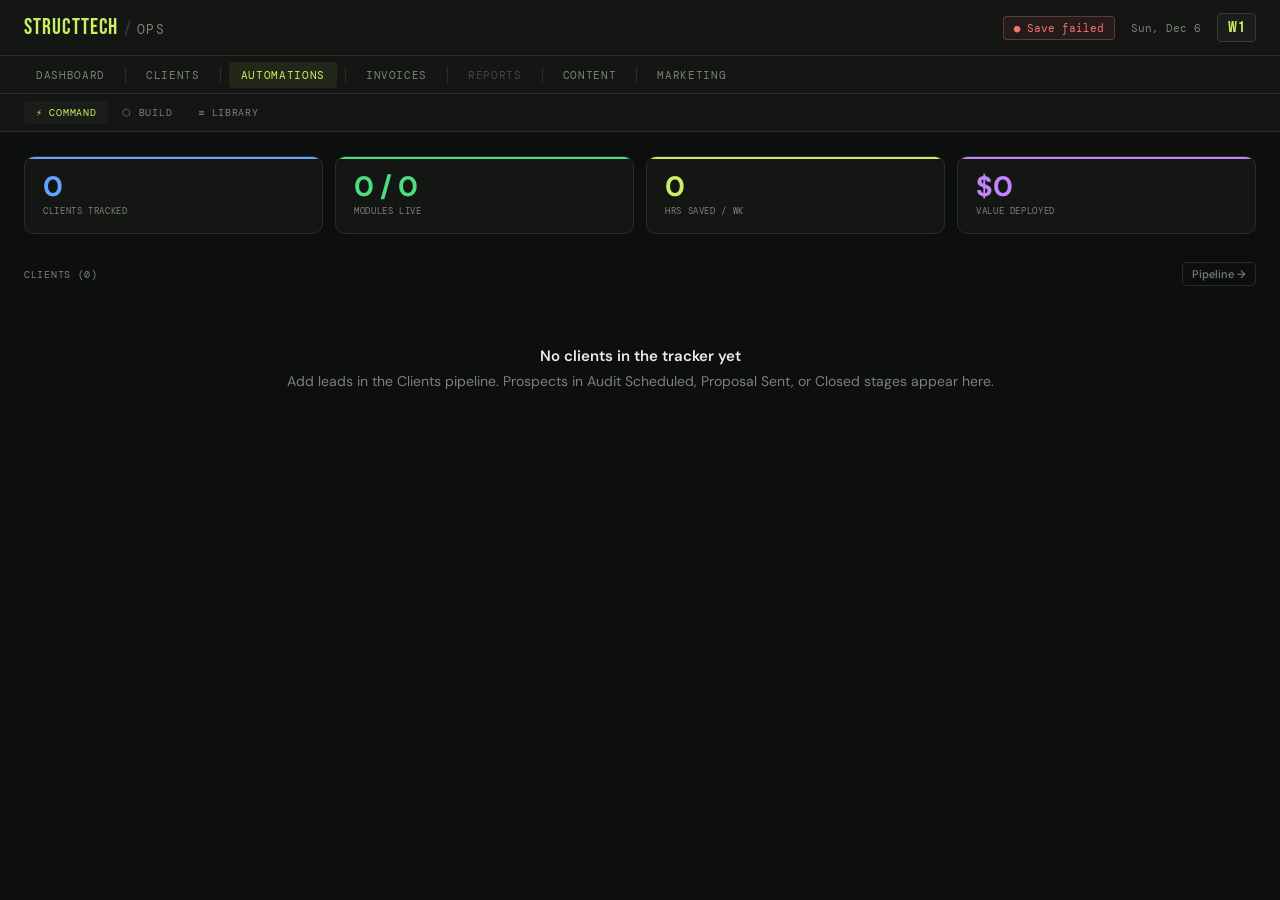
==== commit b4802b88: "Add files via upload" ====
--- a/automations.html
+++ b/automations.html
@@ -9,21 +9,6 @@
 <link href="https://fonts.googleapis.com/css2?family=Bebas+Neue&family=DM+Mono:wght@400;500&family=DM+Sans:opsz,wght@9..40,400;9..40,500;9..40,600&display=swap" rel="stylesheet">
 <link rel="stylesheet" href="shared.css">
 <style>
-.df-subnav {
-  display: flex; align-items: center; gap: 2px;
-  padding: 0 24px; height: 38px;
-  background: var(--surface); border-bottom: 1px solid var(--border);
-  overflow-x: auto; flex-shrink: 0;
-}
-.df-subnav-btn {
-  font-family: 'DM Mono', monospace; font-size: 10px; text-transform: uppercase;
-  letter-spacing: 0.07em; padding: 5px 12px; border-radius: 4px;
-  border: none; background: transparent; color: var(--muted);
-  cursor: pointer; white-space: nowrap; transition: all 0.15s;
-}
-.df-subnav-btn:hover { color: var(--text); }
-.df-subnav-btn.active { background: var(--surface2); color: var(--accent); }
-
 .au-view { display: none; }
 .au-view.active { display: block; }
 
@@ -547,8 +532,8 @@
     return '<div class="cmd-client-row' + (expanded ? ' expanded' : '') + '" id="ccrow-' + escAttr(p.id) + '">' +
       '<div class="cmd-client-summary" onclick="toggleClient(\'' + escAttr(p.id) + '\')">' +
         '<div style="flex:1;min-width:0">' +
-          '<div class="cmd-client-name">' + escHtml(p.name) + '</div>' +
-          '<div class="cmd-client-meta">' + escHtml(p.bizType || '') + (p.city ? ' · ' + escHtml(p.city) : '') + ' · ' + escHtml(p.stage || '') + '</div>' +
+          '<div class="cmd-client-name">' + escHtml(p.company_name || p.name || '') + '</div>' +
+          '<div class="cmd-client-meta">' + escHtml(p.trade_type || p.bizType || '') + (p.city ? ' · ' + escHtml(p.city) : '') + ' · ' + escHtml(p.stage || '') + '</div>' +
         '</div>' +
         '<div style="display:flex;flex-direction:column;align-items:center;gap:6px;margin:0 16px">' +
           '<div class="cmd-stack-dots">' + (dots || '<span style="font-size:10px;color:var(--muted)">no modules</span>') + '</div>' +
@@ -624,7 +609,7 @@
   var existing = (state.os_data.automations && state.os_data.automations[clientId] || []).map(function(m) { return m.blueprintId; });
   var grid = document.getElementById('add-module-grid');
   var pp = (state.os_data.prospects || []).find(function(p) { return p.id == clientId; });
-  document.getElementById('add-modal-title').textContent = 'Add Module' + (pp ? ' — ' + pp.name : '');
+  document.getElementById('add-modal-title').textContent = 'Add Module' + (pp ? ' — ' + (pp.company_name || pp.name) : '');
   grid.innerHTML = BLUEPRINTS.map(function(bp) {
     if (existing.indexOf(bp.id) !== -1) return '';
     return '<div class="au-add-row" id="addrow-' + bp.id + '" onclick="toggleBpSelect(\'' + bp.id + '\')">' +
@@ -714,17 +699,18 @@
 function renderTriggerPalette() {
   var el = document.getElementById('trigger-palette');
   if (!el) return;
-  el.innerHTML = TRIGGER_PRESETS.map(function(t) {
+  el.innerHTML = TRIGGER_PRESETS.map(function(t, idx) {
     return '<button style="text-align:left;padding:6px 10px;border:1px solid var(--border);border-radius:5px;background:var(--surface2);color:var(--muted);font-size:11px;cursor:pointer;transition:all .12s" ' +
       'onmouseover="this.style.borderColor=\'var(--accent)\';this.style.color=\'var(--text)\'" ' +
       'onmouseout="this.style.borderColor=\'var(--border)\';this.style.color=\'var(--muted)\'" ' +
-      'onclick="addTriggerPreset(' + JSON.stringify(t) + ')">' +
+      'onclick="addTriggerPreset(' + idx + ')">' +
       '<span style="color:var(--accent);margin-right:6px">⚡</span>' + escHtml(t.label) + ' <span style="float:right;font-size:9px;opacity:.6">' + escHtml(t.tool) + '</span>' +
     '</button>';
   }).join('');
 }
 
-function addTriggerPreset(t) {
+function addTriggerPreset(idx) {
+  var t = TRIGGER_PRESETS[idx];
   if (flowSteps.length === 0 || flowSteps[0].type !== 'trigger') {
     flowSteps.unshift({ type: 'trigger', label: t.label, tool: t.tool, notes: '' });
   } else {
@@ -859,7 +845,7 @@
   var name = document.getElementById('spec-name').value || 'Untitled Spec';
   var clientId = document.getElementById('spec-client').value;
   var pp = (state.os_data.prospects || []).find(function(p) { return p.id == clientId; });
-  var clientName = pp ? pp.name : 'Unassigned';
+  var clientName = pp ? (pp.company_name || pp.name || 'Unassigned') : 'Unassigned';
   var stepsText = flowSteps.map(function(s, i) {
     return (i + 1) + '. [' + s.type.toUpperCase() + '] ' + s.label + (s.tool ? ' (' + s.tool + ')' : '') + (s.notes ? '\n   → ' + s.notes : '');
   }).join('\n');
@@ -889,7 +875,7 @@
     var client = pp.find(function(p) { return p.id == s.clientId; });
     return '<div class="build-spec-item' + (s.id == currentSpecId ? ' active' : '') + '" onclick="loadSpec(\'' + escAttr(s.id) + '\')">' +
       '<div class="build-spec-item-name">' + escHtml(s.name) + '</div>' +
-      '<div class="build-spec-item-meta">' + (client ? escHtml(client.name) : 'Unassigned') + ' · ' + (s.steps || []).length + ' steps</div>' +
+      '<div class="build-spec-item-meta">' + (client ? escHtml(client.company_name || client.name) : 'Unassigned') + ' · ' + (s.steps || []).length + ' steps</div>' +
     '</div>';
   }).join('');
 }
@@ -962,7 +948,7 @@
   var grid = document.getElementById('add-module-grid');
   grid.innerHTML = '<div style="margin-bottom:8px"><label class="form-label">Select Client</label>' +
     '<select class="form-select" id="assign-client-sel">' +
-      pp.map(function(p) { return '<option value="' + escAttr(p.id) + '">' + escHtml(p.name) + '</option>'; }).join('') +
+      pp.map(function(p) { return '<option value="' + escAttr(p.id) + '">' + escHtml(p.company_name || p.name) + '</option>'; }).join('') +
     '</select></div>';
   document.getElementById('add-module-notes').value = '';
   // Patch confirmAddModule for this flow
--- a/shared.css
+++ b/shared.css
@@ -421,3 +421,26 @@
   .stat-value { font-size: 24px; }
   .week-btn { padding: 6px 7px; font-size: 10px; }
 }
+
+/* ── Sub-nav (shared across pages) ── */
+.df-subnav {
+  display: flex; align-items: center; gap: 2px;
+  padding: 0 24px; height: 38px;
+  background: var(--surface); border-bottom: 1px solid var(--border);
+  overflow-x: auto; flex-shrink: 0;
+}
+.df-subnav-btn {
+  font-family: 'DM Mono', monospace; font-size: 10px; text-transform: uppercase;
+  letter-spacing: 0.07em; padding: 5px 12px; border-radius: 4px;
+  border: none; background: transparent; color: var(--muted);
+  cursor: pointer; white-space: nowrap; transition: all 0.15s;
+}
+.df-subnav-btn:hover { color: var(--text); }
+.df-subnav-btn.active { background: var(--surface2); color: var(--accent); }
+
+/* ── Card with header/body sub-sections ── */
+.card-header {
+  display: flex; align-items: center; justify-content: space-between;
+  padding: 14px 18px; border-bottom: 1px solid var(--border); flex-shrink: 0;
+}
+.card-body { padding: 14px 18px; }
